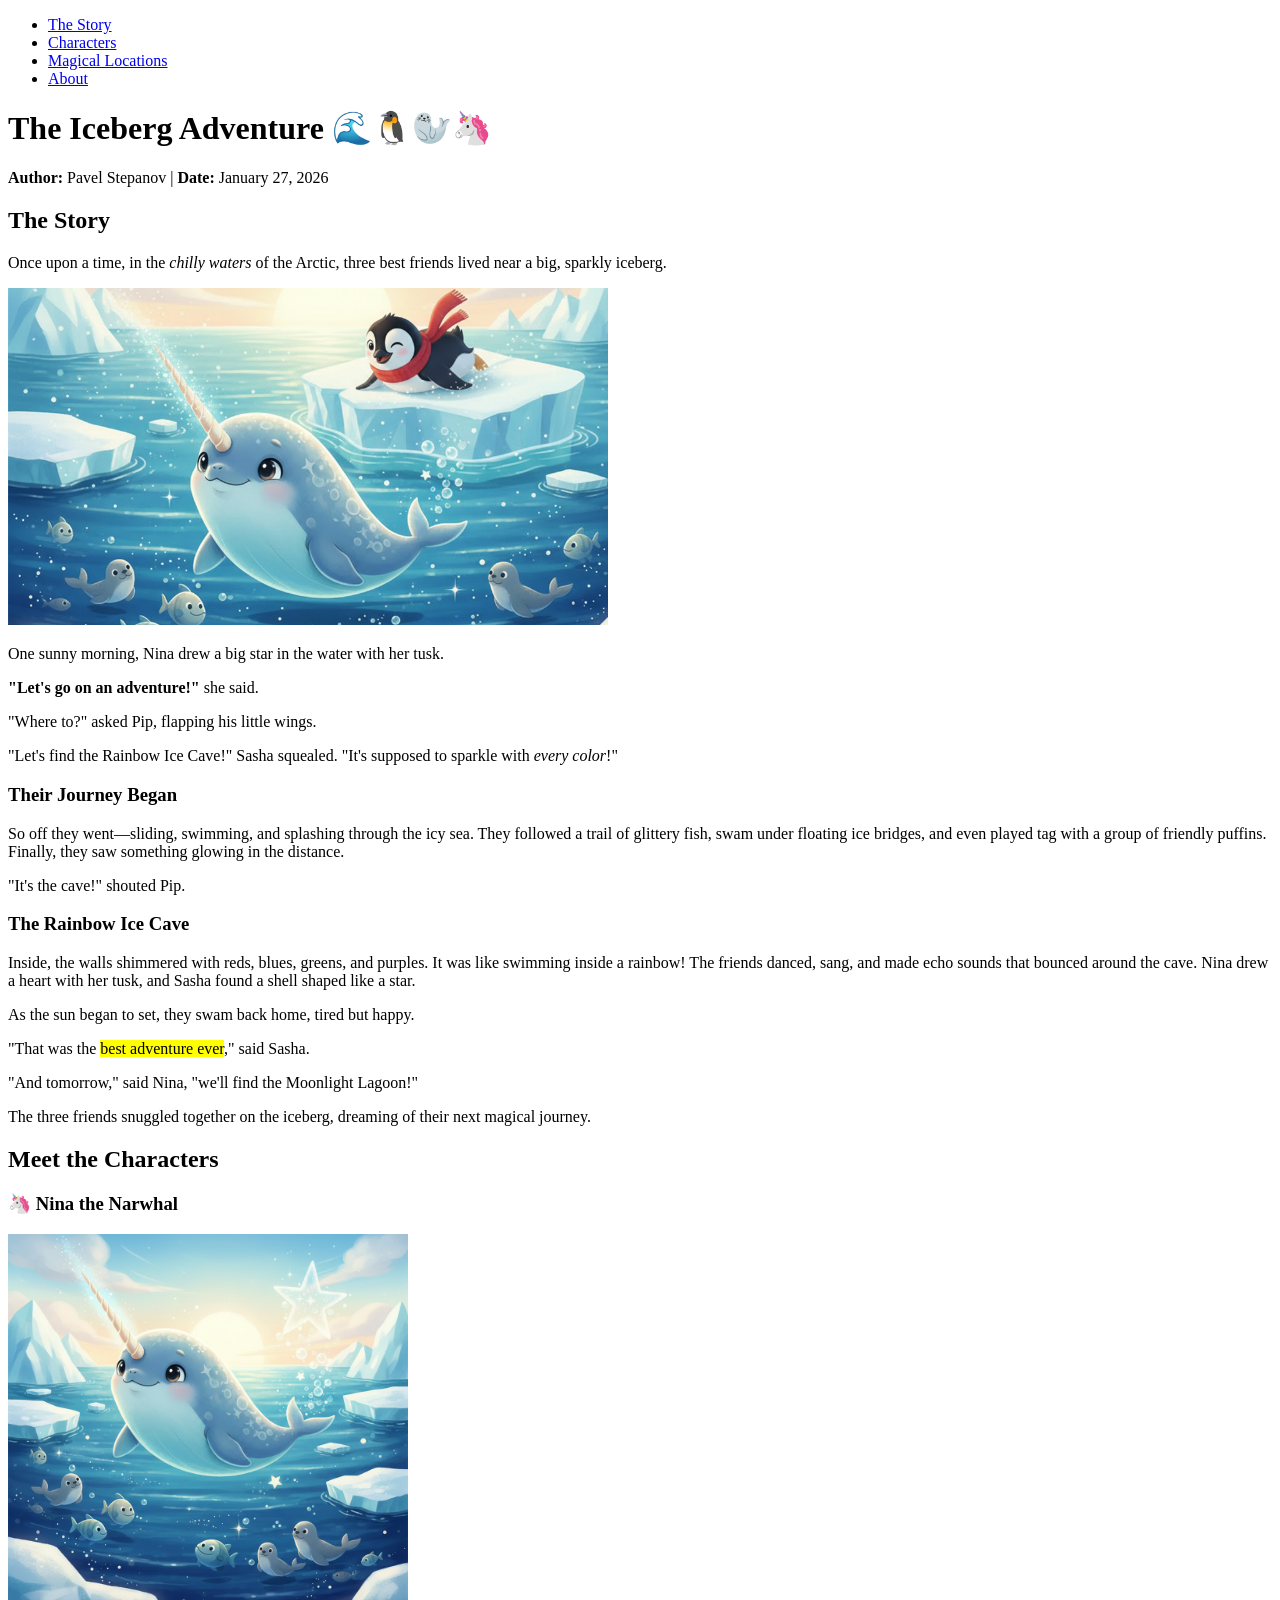
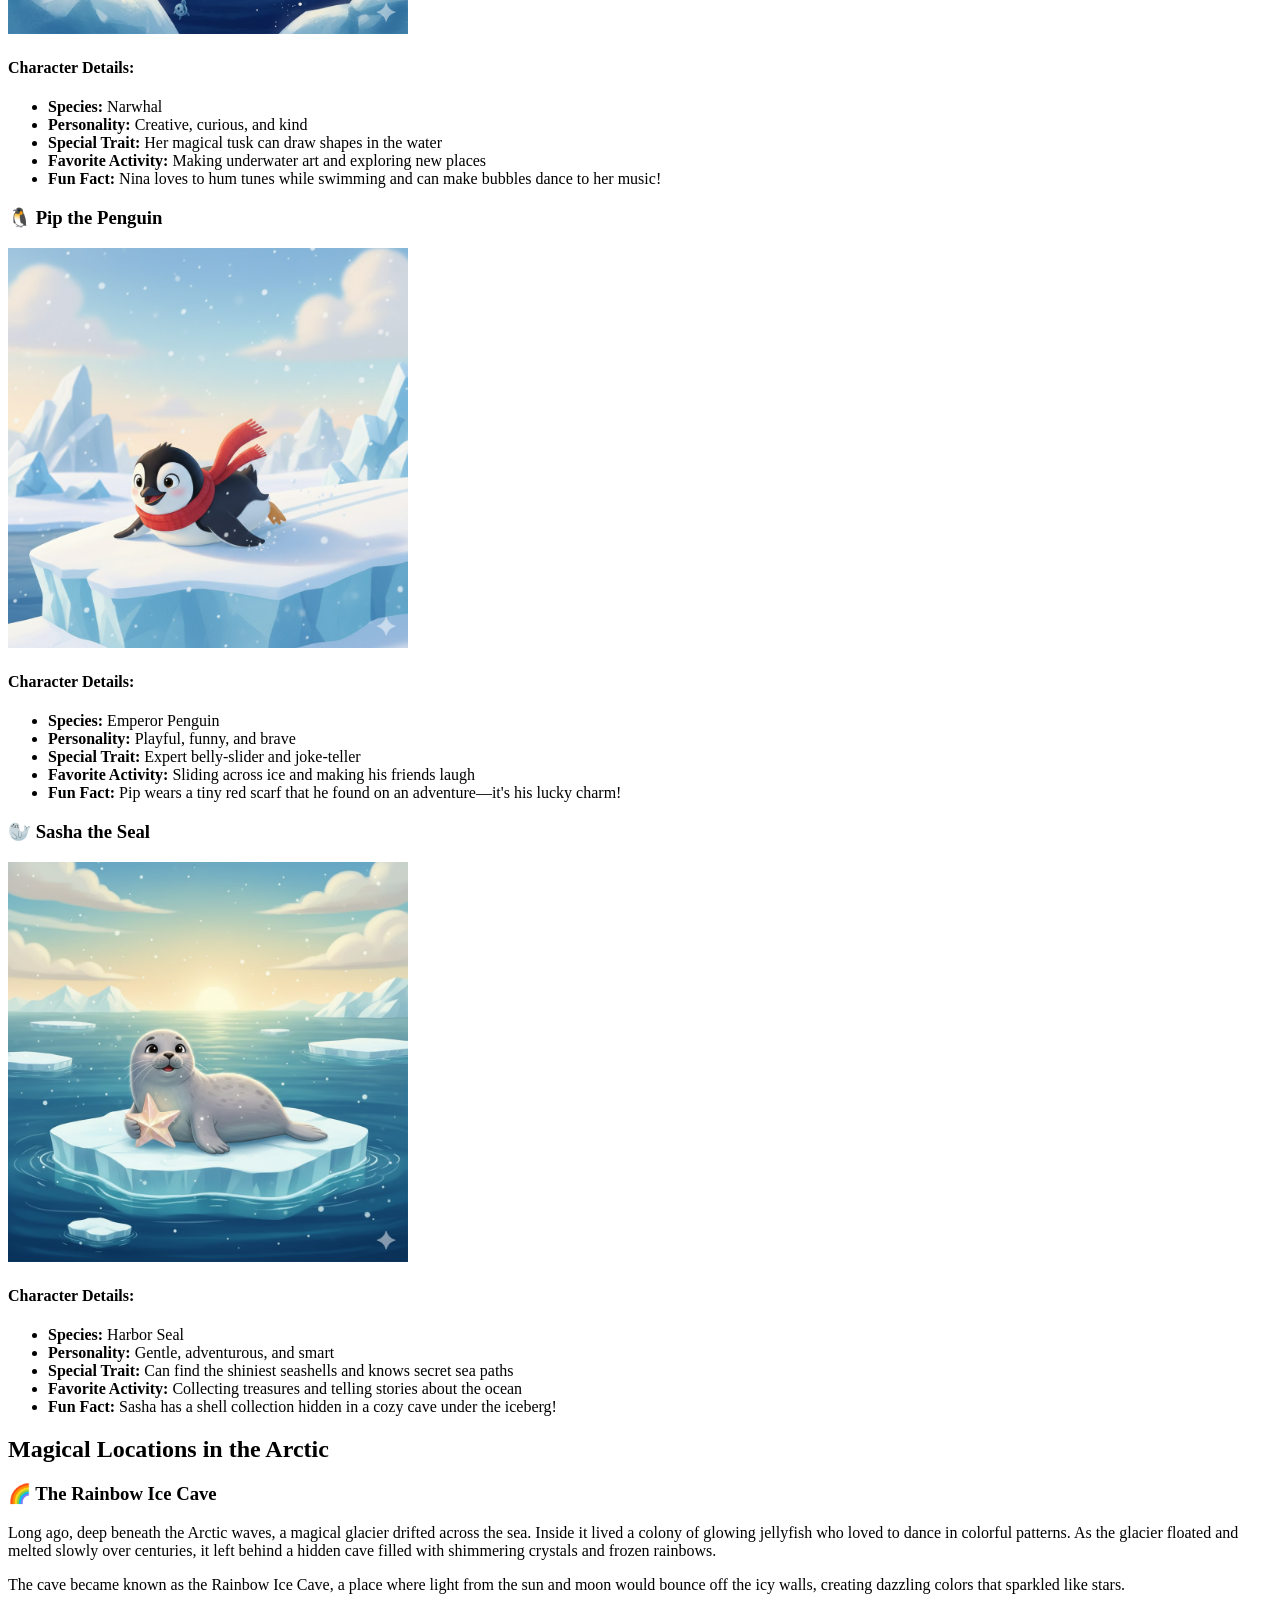
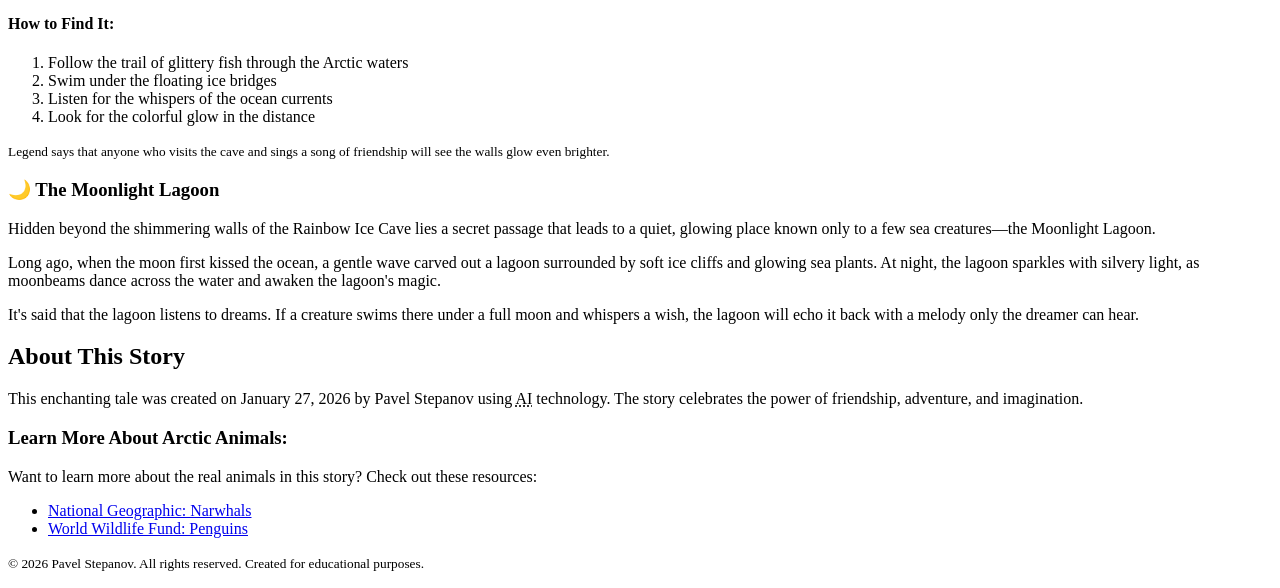
==== hw/prog01/index.html @ c0ec9ae9 "CIM343-643-Front-End-Fundamentals-Spring-2026" ====
<!DOCTYPE html>
<html lang="en">
<head>
    <meta charset="UTF-8">
    <meta name="viewport" content="width=device-width, initial-scale=1.0">
    <meta name="author" content="Pavel Stepanov">
    <meta name="keywords" content="children's story, Arctic animals, narwhal, penguin, seal, adventure, friendship, kids book">
    <meta name="description" content="The Iceberg Adventure - A magical children's story about three Arctic friends: Nina the Narwhal, Pip the Penguin, and Sasha the Seal, as they explore the Rainbow Ice Cave and dream of the Moonlight Lagoon.">
    <title>The Iceberg Adventure - A Magical Arctic Tale</title>
</head>
<body>
    <!-- Navigation menu for the story sections -->
    <nav>
        <ul>
            <li><a href="#story">The Story</a></li>
            <li><a href="#characters">Characters</a></li>
            <li><a href="#locations">Magical Locations</a></li>
            <li><a href="#about">About</a></li>
        </ul>
    </nav>

    <header>
        <h1>The Iceberg Adventure 🌊🐧🦭🦄</h1>
        <p><strong>Author:</strong> Pavel Stepanov | <strong>Date:</strong> January 27, 2026</p>
    </header>

    <main>
        <!-- Main Story Section -->
        <section id="story">
            <h2>The Story</h2>
            <article>
                <p>Once upon a time, in the <em>chilly waters</em> of the Arctic, three best friends lived near a big, sparkly iceberg.</p>
                
                <img src="images/three-friends.png" alt="Nina the Narwhal, Pip the Penguin, and Sasha the Seal playing together near a sparkly iceberg" width="600">
                
                <p>One sunny morning, Nina drew a big star in the water with her tusk.</p>
                <p><strong>"Let's go on an adventure!"</strong> she said.</p>
                <p>"Where to?" asked Pip, flapping his little wings.</p>
                <p>"Let's find the Rainbow Ice Cave!" Sasha squealed. "It's supposed to sparkle with <em>every color</em>!"</p>

                <h3>Their Journey Began</h3>
                <p>So off they went—sliding, swimming, and splashing through the icy sea. They followed a trail of glittery fish, swam under floating ice bridges, and even played tag with a group of friendly puffins. Finally, they saw something glowing in the distance.</p>
                
                <p>"It's the cave!" shouted Pip.</p>

                <h3>The Rainbow Ice Cave</h3>
                <p>Inside, the walls shimmered with reds, blues, greens, and purples. It was like swimming inside a rainbow! The friends danced, sang, and made echo sounds that bounced around the cave. Nina drew a heart with her tusk, and Sasha found a shell shaped like a star.</p>

                <p>As the sun began to set, they swam back home, tired but happy.</p>
                <p>"That was the <mark>best adventure ever</mark>," said Sasha.</p>
                <p>"And tomorrow," said Nina, "we'll find the Moonlight Lagoon!"</p>

                <p>The three friends snuggled together on the iceberg, dreaming of their next magical journey.</p>
            </article>
        </section>

        <!-- Character Profiles Section -->
        <section id="characters">
            <h2>Meet the Characters</h2>
            
            <article>
                <h3>🦄 Nina the Narwhal</h3>
                <img src="images/nina.jpg" alt="Nina the Narwhal with her magical glowing tusk drawing a star in the water" width="400">
                
                <h4>Character Details:</h4>
                <ul>
                    <li><strong>Species:</strong> Narwhal</li>
                    <li><strong>Personality:</strong> Creative, curious, and kind</li>
                    <li><strong>Special Trait:</strong> Her magical tusk can draw shapes in the water</li>
                    <li><strong>Favorite Activity:</strong> Making underwater art and exploring new places</li>
                    <li><strong>Fun Fact:</strong> Nina loves to hum tunes while swimming and can make bubbles dance to her music!</li>
                </ul>
            </article>

            <article>
                <h3>🐧 Pip the Penguin</h3>
                <img src="images/pip.jpg" alt="Pip the Emperor Penguin sliding on his belly wearing his lucky red scarf" width="400">
                
                <h4>Character Details:</h4>
                <ul>
                    <li><strong>Species:</strong> Emperor Penguin</li>
                    <li><strong>Personality:</strong> Playful, funny, and brave</li>
                    <li><strong>Special Trait:</strong> Expert belly-slider and joke-teller</li>
                    <li><strong>Favorite Activity:</strong> Sliding across ice and making his friends laugh</li>
                    <li><strong>Fun Fact:</strong> Pip wears a tiny red scarf that he found on an adventure—it's his lucky charm!</li>
                </ul>
            </article>

            <article>
                <h3>🦭 Sasha the Seal</h3>
                <img src="images/sasha.png" alt="Sasha the Harbor Seal with a big smile and a shiny seashell in her flipper" width="400">
                
                <h4>Character Details:</h4>
                <ul>
                    <li><strong>Species:</strong> Harbor Seal</li>
                    <li><strong>Personality:</strong> Gentle, adventurous, and smart</li>
                    <li><strong>Special Trait:</strong> Can find the shiniest seashells and knows secret sea paths</li>
                    <li><strong>Favorite Activity:</strong> Collecting treasures and telling stories about the ocean</li>
                    <li><strong>Fun Fact:</strong> Sasha has a shell collection hidden in a cozy cave under the iceberg!</li>
                </ul>
            </article>
        </section>

        <!-- Magical Locations Section -->
        <section id="locations">
            <h2>Magical Locations in the Arctic</h2>
            
            <article>
                <h3>🌈 The Rainbow Ice Cave</h3>
                <p>Long ago, deep beneath the Arctic waves, a magical glacier drifted across the sea. Inside it lived a colony of glowing jellyfish who loved to dance in colorful patterns. As the glacier floated and melted slowly over centuries, it left behind a hidden cave filled with shimmering crystals and frozen rainbows.</p>
                
                <p>The cave became known as the Rainbow Ice Cave, a place where light from the sun and moon would bounce off the icy walls, creating dazzling colors that sparkled like stars.</p>

                <h4>How to Find It:</h4>
                <ol>
                    <li>Follow the trail of glittery fish through the Arctic waters</li>
                    <li>Swim under the floating ice bridges</li>
                    <li>Listen for the whispers of the ocean currents</li>
                    <li>Look for the colorful glow in the distance</li>
                </ol>

                <p><small>Legend says that anyone who visits the cave and sings a song of friendship will see the walls glow even brighter.</small></p>
            </article>

            <article>
                <h3>🌙 The Moonlight Lagoon</h3>
                <p>Hidden beyond the shimmering walls of the Rainbow Ice Cave lies a secret passage that leads to a quiet, glowing place known only to a few sea creatures—the Moonlight Lagoon.</p>

                <p>Long ago, when the moon first kissed the ocean, a gentle wave carved out a lagoon surrounded by soft ice cliffs and glowing sea plants. At night, the lagoon sparkles with silvery light, as moonbeams dance across the water and awaken the lagoon's magic.</p>

                <p>It's said that the lagoon listens to dreams. If a creature swims there under a full moon and whispers a wish, the lagoon will echo it back with a melody only the dreamer can hear.</p>
            </article>
        </section>

        <!-- About Section -->
        <section id="about">
            <h2>About This Story</h2>
            <p>This enchanting tale was created on <time datetime="2026-01-27">January 27, 2026</time> by Pavel Stepanov using <abbr title="Artificial Intelligence">AI</abbr> technology. The story celebrates the power of friendship, adventure, and imagination.</p>
            
            <h3>Learn More About Arctic Animals:</h3>
            <p>Want to learn more about the real animals in this story? Check out these resources:</p>
            <ul>
                <li><a href="https://www.nationalgeographic.com/animals/mammals/facts/narwhal" target="_blank">National Geographic: Narwhals</a></li>
                <li><a href="https://www.worldwildlife.org/species/penguin" target="_blank">World Wildlife Fund: Penguins</a></li>
            </ul>
        </section>
    </main>

    <footer>
        <p><small>&copy; 2026 Pavel Stepanov. All rights reserved. Created for educational purposes.</small></p>
    </footer>
</body>
</html>
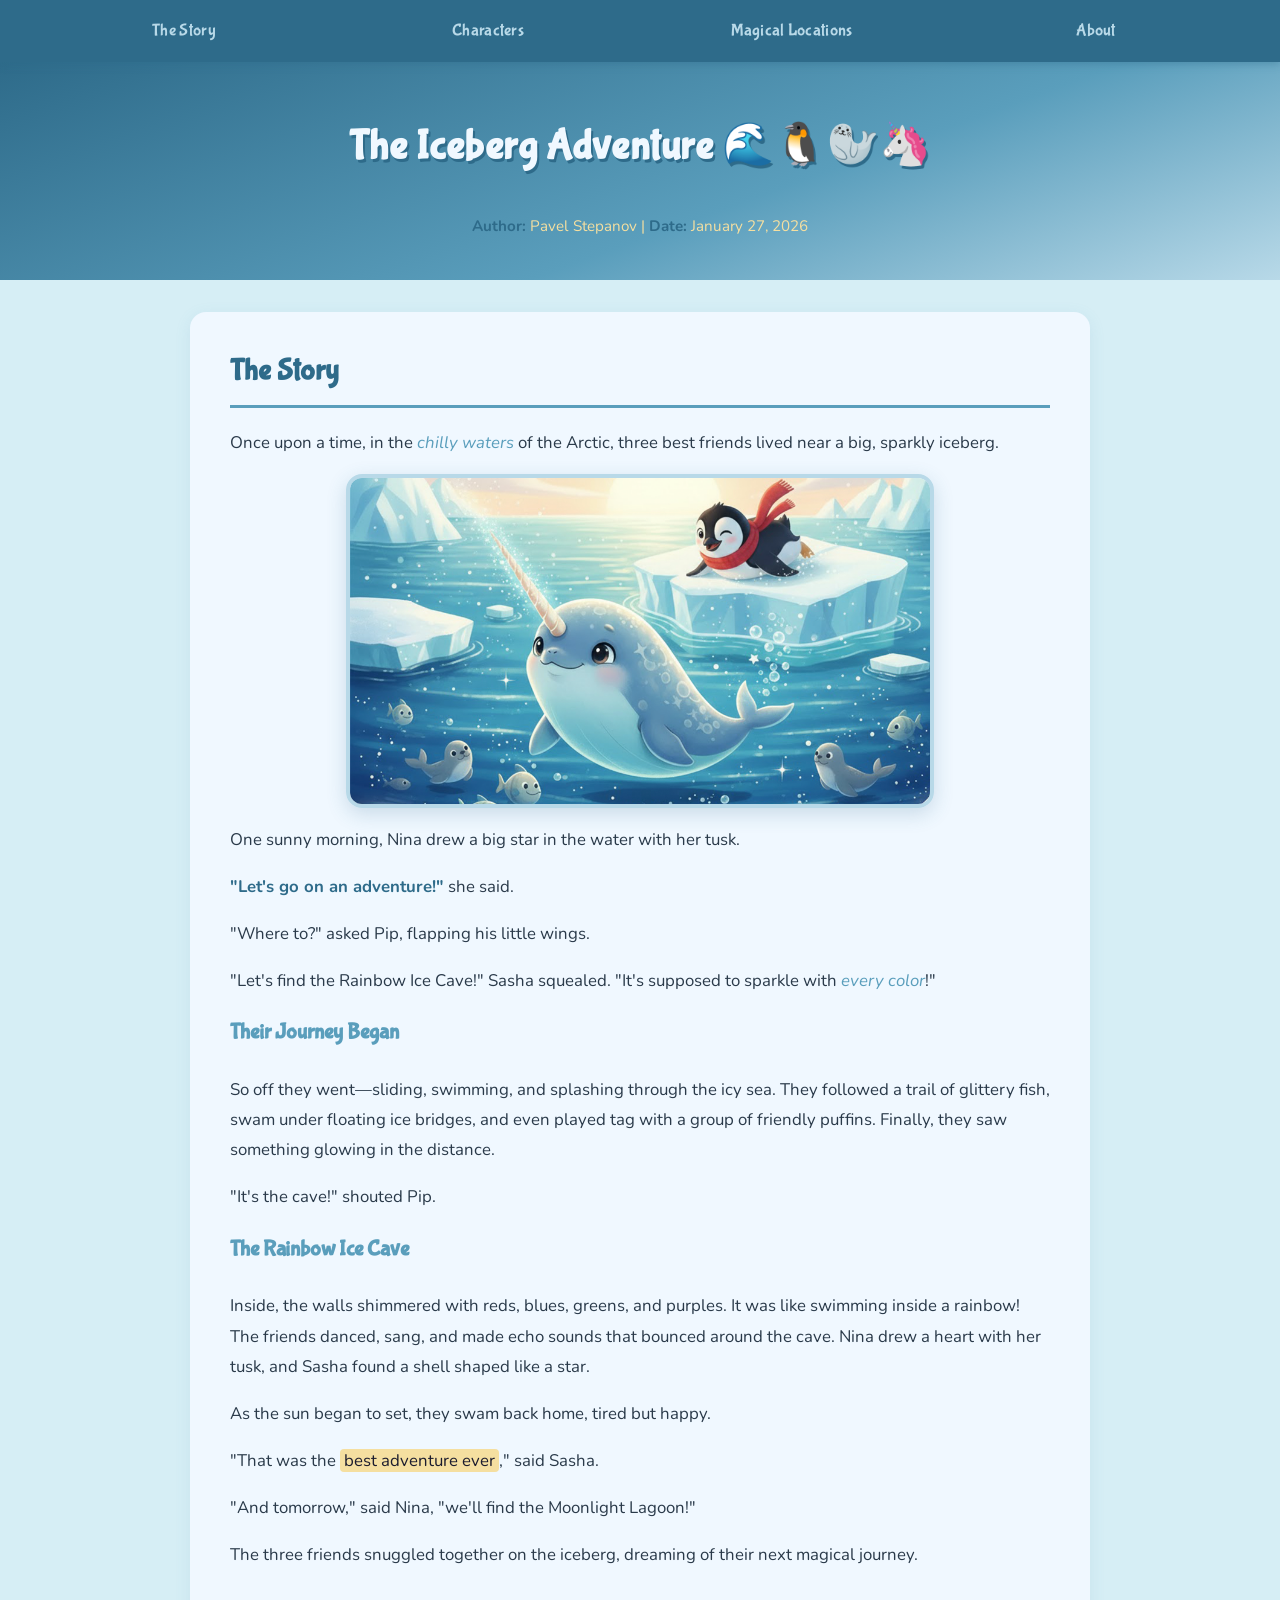
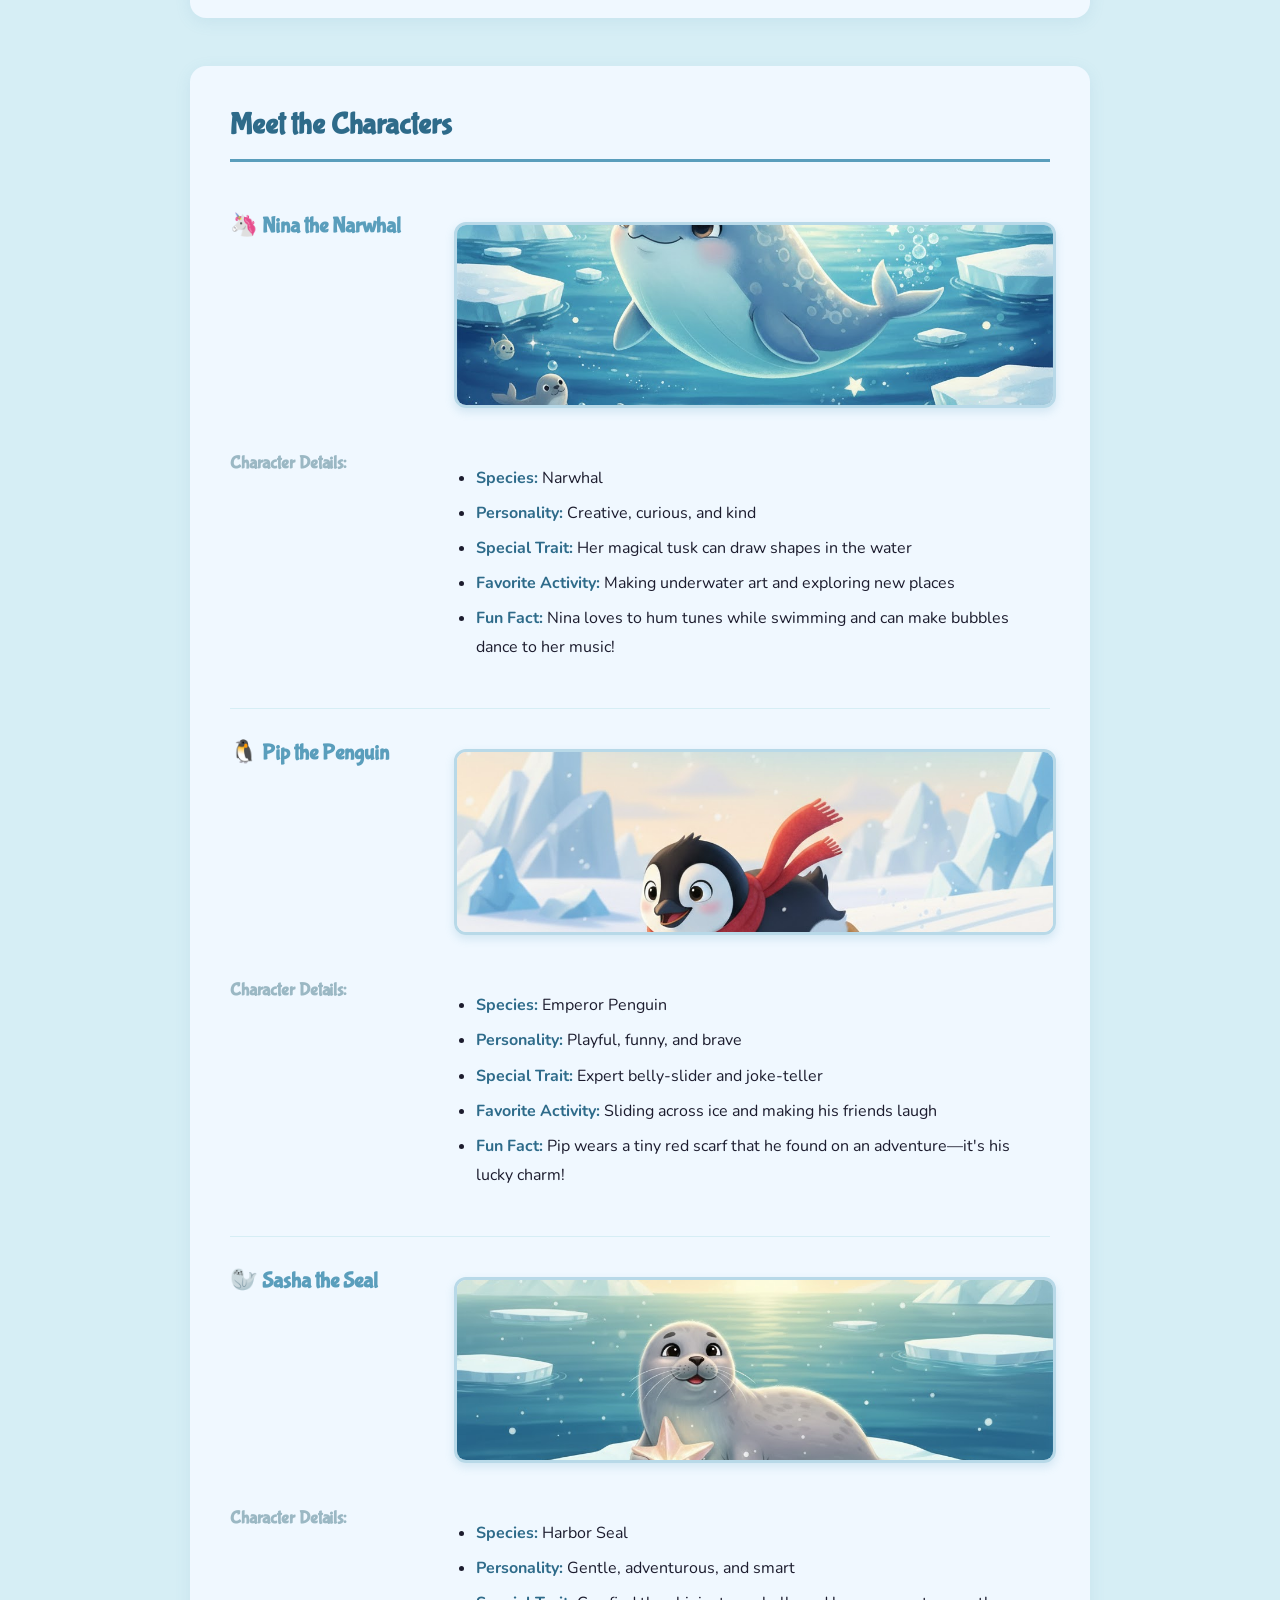
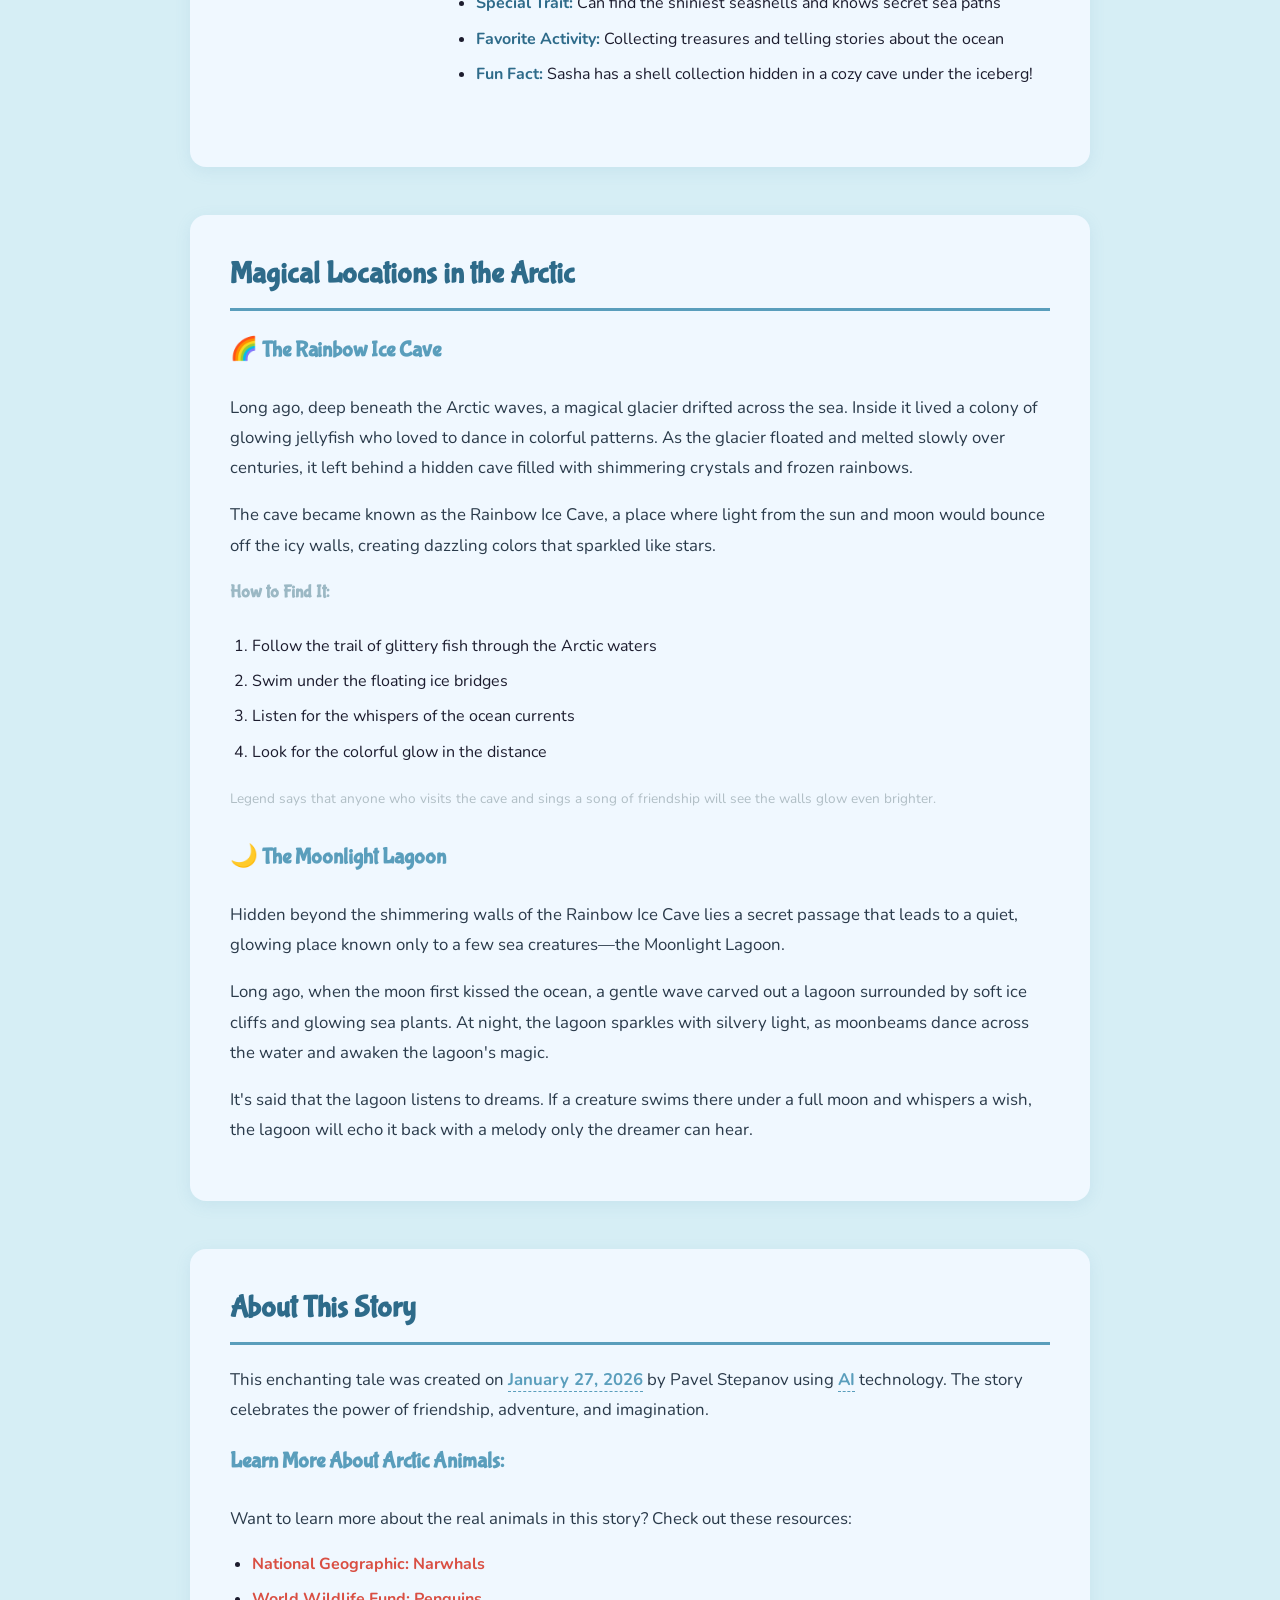
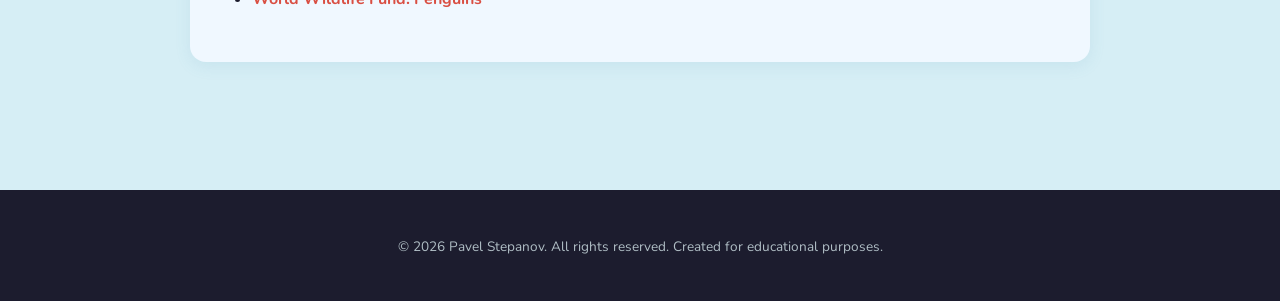
==== commit f424ea44: "Add stylesheet and update HTML for "The Iceberg Adventure" project" ====
--- a/hw/prog01/index.html
+++ b/hw/prog01/index.html
@@ -7,6 +7,7 @@
     <meta name="keywords" content="children's story, Arctic animals, narwhal, penguin, seal, adventure, friendship, kids book">
     <meta name="description" content="The Iceberg Adventure - A magical children's story about three Arctic friends: Nina the Narwhal, Pip the Penguin, and Sasha the Seal, as they explore the Rainbow Ice Cave and dream of the Moonlight Lagoon.">
     <title>The Iceberg Adventure - A Magical Arctic Tale</title>
+    <link rel="stylesheet" href="style.css">
 </head>
 <body>
     <!-- Navigation menu for the story sections -->
--- a/hw/prog01/style.css
+++ b/hw/prog01/style.css
@@ -0,0 +1,398 @@
+/* ============================================
+   The Iceberg Adventure — Stylesheet
+   Author: Pavel Stepanov
+   ============================================ */
+
+/* --- Google Fonts (Custom Font Requirement) --- */
+@import url("https://fonts.googleapis.com/css2?family=Bubblegum+Sans&family=Nunito:wght@400;600;700&display=swap");
+
+/* --- CSS Variables --- */
+:root {
+  --sky-blue: #b8d9e8;
+  --mid-ocean: #5a9ebc;
+  --deep-water: #2e6b8a;
+  --snow-white: #f0f8ff;
+  --ice-mist: #d6eef5;
+  --ice-shadow: #a8cdd9;
+  --golden-sunrise: #f5dfa0;
+  --warm-amber: #eec97d;
+  --narwhal: #9bb8c4;
+  --seal-grey: #b0bec5;
+  --penguin-black: #1c1c2e;
+  --scarf-red: #d94f43;
+}
+
+/* ============================================
+   HTML TAG SELECTORS (Requirement: 2 tags)
+   ============================================ */
+
+/* Tag Selector 1: body */
+body {
+  font-family: "Nunito", sans-serif;
+  background-color: var(--ice-mist);
+  color: var(--penguin-black);
+  margin: 0;
+  padding: 0;
+  line-height: 1.8;
+  font-size: 1rem;
+}
+
+/* Tag Selector 2: h1, h2, h3, h4 — display font */
+h1,
+h2,
+h3,
+h4 {
+  font-family: "Bubblegum Sans", cursive;
+  color: var(--deep-water);
+  margin-top: 0;
+}
+
+h1 {
+  font-size: 2.6rem;
+  color: var(--snow-white);
+  text-shadow: 2px 3px 0px var(--deep-water);
+  letter-spacing: 0.5px;
+}
+
+h2 {
+  font-size: 1.9rem;
+  border-bottom: 3px solid var(--mid-ocean);
+  padding-bottom: 0.4rem;
+  margin-bottom: 1.2rem;
+}
+
+h3 {
+  font-size: 1.4rem;
+  color: var(--mid-ocean);
+}
+
+h4 {
+  font-size: 1.1rem;
+  color: var(--narwhal);
+}
+
+/* Tag Selector 3: p */
+p {
+  font-size: 1.05rem;
+  color: #2a3a4a;
+  margin-bottom: 1rem;
+}
+
+/* Tag Selector 4: em */
+em {
+  color: var(--mid-ocean);
+  font-style: italic;
+}
+
+/* Tag Selector 5: strong */
+strong {
+  color: var(--deep-water);
+}
+
+/* Tag Selector 6: mark */
+mark {
+  background-color: var(--golden-sunrise);
+  color: var(--penguin-black);
+  border-radius: 4px;
+  padding: 0 4px;
+}
+
+/* Tag Selector 7: small */
+small {
+  color: var(--seal-grey);
+  font-size: 0.85rem;
+}
+
+/* Tag Selector 8: ol, ul */
+ul,
+ol {
+  padding-left: 1.4rem;
+  margin-bottom: 1rem;
+}
+
+li {
+  margin-bottom: 0.4rem;
+}
+
+/* Tag Selector 9: footer */
+footer {
+  background-color: var(--penguin-black);
+  color: var(--ice-mist);
+  text-align: center;
+  padding: 1.5rem;
+  margin-top: 3rem;
+}
+
+/* Tag Selector 10: time, abbr */
+time,
+abbr {
+  color: var(--mid-ocean);
+  font-weight: 700;
+  text-decoration: none;
+  border-bottom: 1px dashed var(--mid-ocean);
+}
+
+/* ============================================
+   NAVIGATION — Grid + Link Styling
+   (Requirement: nav links, color, no underline, hover, grid)
+   ============================================ */
+
+nav {
+  background-color: var(--deep-water);
+  padding: 0 2rem;
+  position: sticky;
+  top: 0;
+  z-index: 100;
+  box-shadow: 0 2px 8px rgba(46, 107, 138, 0.4);
+}
+
+nav ul {
+  /* GRID 1 — Navigation Grid */
+  display: grid;
+  grid-template-columns: repeat(4, 1fr);
+  list-style: none;
+  margin: 0;
+  padding: 0;
+  gap: 0;
+}
+
+nav ul li {
+  margin: 0;
+}
+
+/* Nav link styling: color, no underline */
+nav ul li a {
+  display: block;
+  color: var(--sky-blue); /* link color */
+  text-decoration: none; /* remove underline */
+  font-family: "Bubblegum Sans", cursive;
+  font-size: 1.05rem;
+  padding: 1rem 0.5rem;
+  text-align: center;
+  transition:
+    background-color 0.25s ease,
+    color 0.25s ease;
+  letter-spacing: 0.3px;
+}
+
+/* a:hover effect */
+nav ul li a:hover {
+  background-color: var(--mid-ocean);
+  color: var(--snow-white);
+  border-radius: 4px;
+}
+
+/* ============================================
+   HEADER
+   ============================================ */
+
+header {
+  background: linear-gradient(
+    160deg,
+    var(--deep-water) 0%,
+    var(--mid-ocean) 60%,
+    var(--sky-blue) 100%
+  );
+  padding: 3rem 2rem 2.5rem;
+  text-align: center;
+}
+
+header p {
+  color: var(--golden-sunrise);
+  font-size: 0.95rem;
+  margin: 0;
+}
+
+/* ============================================
+   MAIN LAYOUT
+   ============================================ */
+
+main {
+  max-width: 900px;
+  margin: 0 auto;
+  padding: 2rem 1.5rem;
+}
+
+section {
+  margin-bottom: 3rem;
+  background-color: var(--snow-white);
+  border-radius: 16px;
+  padding: 2rem 2.5rem;
+  box-shadow: 0 4px 16px rgba(90, 158, 188, 0.12);
+}
+
+/* ============================================
+   IMAGE GALLERY — Character Section
+   (Requirement: Properly Style Image Gallery)
+   GRID 2 — Character Card Grid
+   ============================================ */
+
+#characters {
+  /* GRID 2 — Character image gallery grid */
+  display: grid;
+  grid-template-columns: 1fr;
+  gap: 0;
+}
+
+#characters h2 {
+  grid-column: 1 / -1;
+}
+
+#characters article {
+  display: grid;
+  grid-template-columns: 200px 1fr;
+  gap: 1.5rem;
+  align-items: start;
+  padding: 1.5rem 0;
+  border-bottom: 1px solid var(--ice-mist);
+}
+
+#characters article:last-child {
+  border-bottom: none;
+}
+
+#characters article img {
+  width: 100%;
+  height: 180px;
+  object-fit: cover;
+  border-radius: 12px;
+  border: 3px solid var(--sky-blue);
+  box-shadow: 0 4px 10px rgba(90, 158, 188, 0.2);
+  display: block;
+}
+
+/* General image styling */
+img {
+  max-width: 100%;
+  height: auto;
+  border-radius: 10px;
+  display: block;
+  margin: 1rem auto;
+}
+
+/* Story section main image */
+#story img {
+  border: 4px solid var(--sky-blue);
+  box-shadow: 0 6px 20px rgba(46, 107, 138, 0.2);
+  border-radius: 16px;
+  max-width: 580px;
+}
+
+/* ============================================
+   CLASSES (Requirement: Create and use 3 classes)
+   ============================================ */
+
+/* Class 1: .highlight-box — used for special callout text */
+.highlight-box {
+  background-color: var(--ice-mist);
+  border-left: 5px solid var(--scarf-red);
+  border-radius: 0 10px 10px 0;
+  padding: 1rem 1.5rem;
+  margin: 1.5rem 0;
+  font-style: italic;
+  color: var(--deep-water);
+}
+
+/* Class 2: .location-card — for magical locations section */
+.location-card {
+  background: linear-gradient(135deg, var(--sky-blue) 0%, var(--ice-mist) 100%);
+  border-radius: 14px;
+  padding: 1.5rem;
+  margin-bottom: 1.5rem;
+  border: 1px solid var(--ice-shadow);
+  box-shadow: 0 2px 10px rgba(90, 158, 188, 0.15);
+}
+
+/* Class 3: .fun-fact — for fun fact callout in character lists */
+.fun-fact {
+  background-color: var(--golden-sunrise);
+  border-radius: 8px;
+  padding: 0.5rem 1rem;
+  font-size: 0.9rem;
+  font-weight: 700;
+  color: var(--penguin-black);
+  display: inline-block;
+  margin-top: 0.5rem;
+}
+
+/* ============================================
+   LOCATIONS SECTION
+   ============================================ */
+
+#locations article {
+  margin-bottom: 1.5rem;
+}
+
+/* ============================================
+   ABOUT SECTION
+   ============================================ */
+
+#about a {
+  color: var(--scarf-red);
+  text-decoration: none;
+  font-weight: 700;
+  transition: color 0.2s ease;
+}
+
+#about a:hover {
+  color: var(--deep-water);
+  text-decoration: underline;
+}
+
+/* ============================================
+   NEW CSS PROPERTY — backdrop-filter + animation
+   (Requirement: Explore a new CSS property)
+   Using: CSS @keyframes animation + filter property
+   ============================================ */
+
+/* Floating animation on header emoji — using animation (new property explored) */
+header h1 {
+  animation: float 3.5s ease-in-out infinite;
+}
+
+@keyframes float {
+  0% {
+    transform: translateY(0px);
+  }
+  50% {
+    transform: translateY(-8px);
+  }
+  100% {
+    transform: translateY(0px);
+  }
+}
+
+/* Glow filter effect on section h2 on hover */
+section h2 {
+  transition: filter 0.3s ease;
+}
+
+section h2:hover {
+  filter: drop-shadow(0 0 6px var(--mid-ocean));
+}
+
+/* ============================================
+   RESPONSIVE — Mobile Friendly
+   ============================================ */
+
+@media (max-width: 640px) {
+  nav ul {
+    grid-template-columns: repeat(2, 1fr);
+  }
+
+  h1 {
+    font-size: 1.8rem;
+  }
+
+  #characters article {
+    grid-template-columns: 1fr;
+  }
+
+  section {
+    padding: 1.2rem 1rem;
+  }
+
+  main {
+    padding: 1rem;
+  }
+}
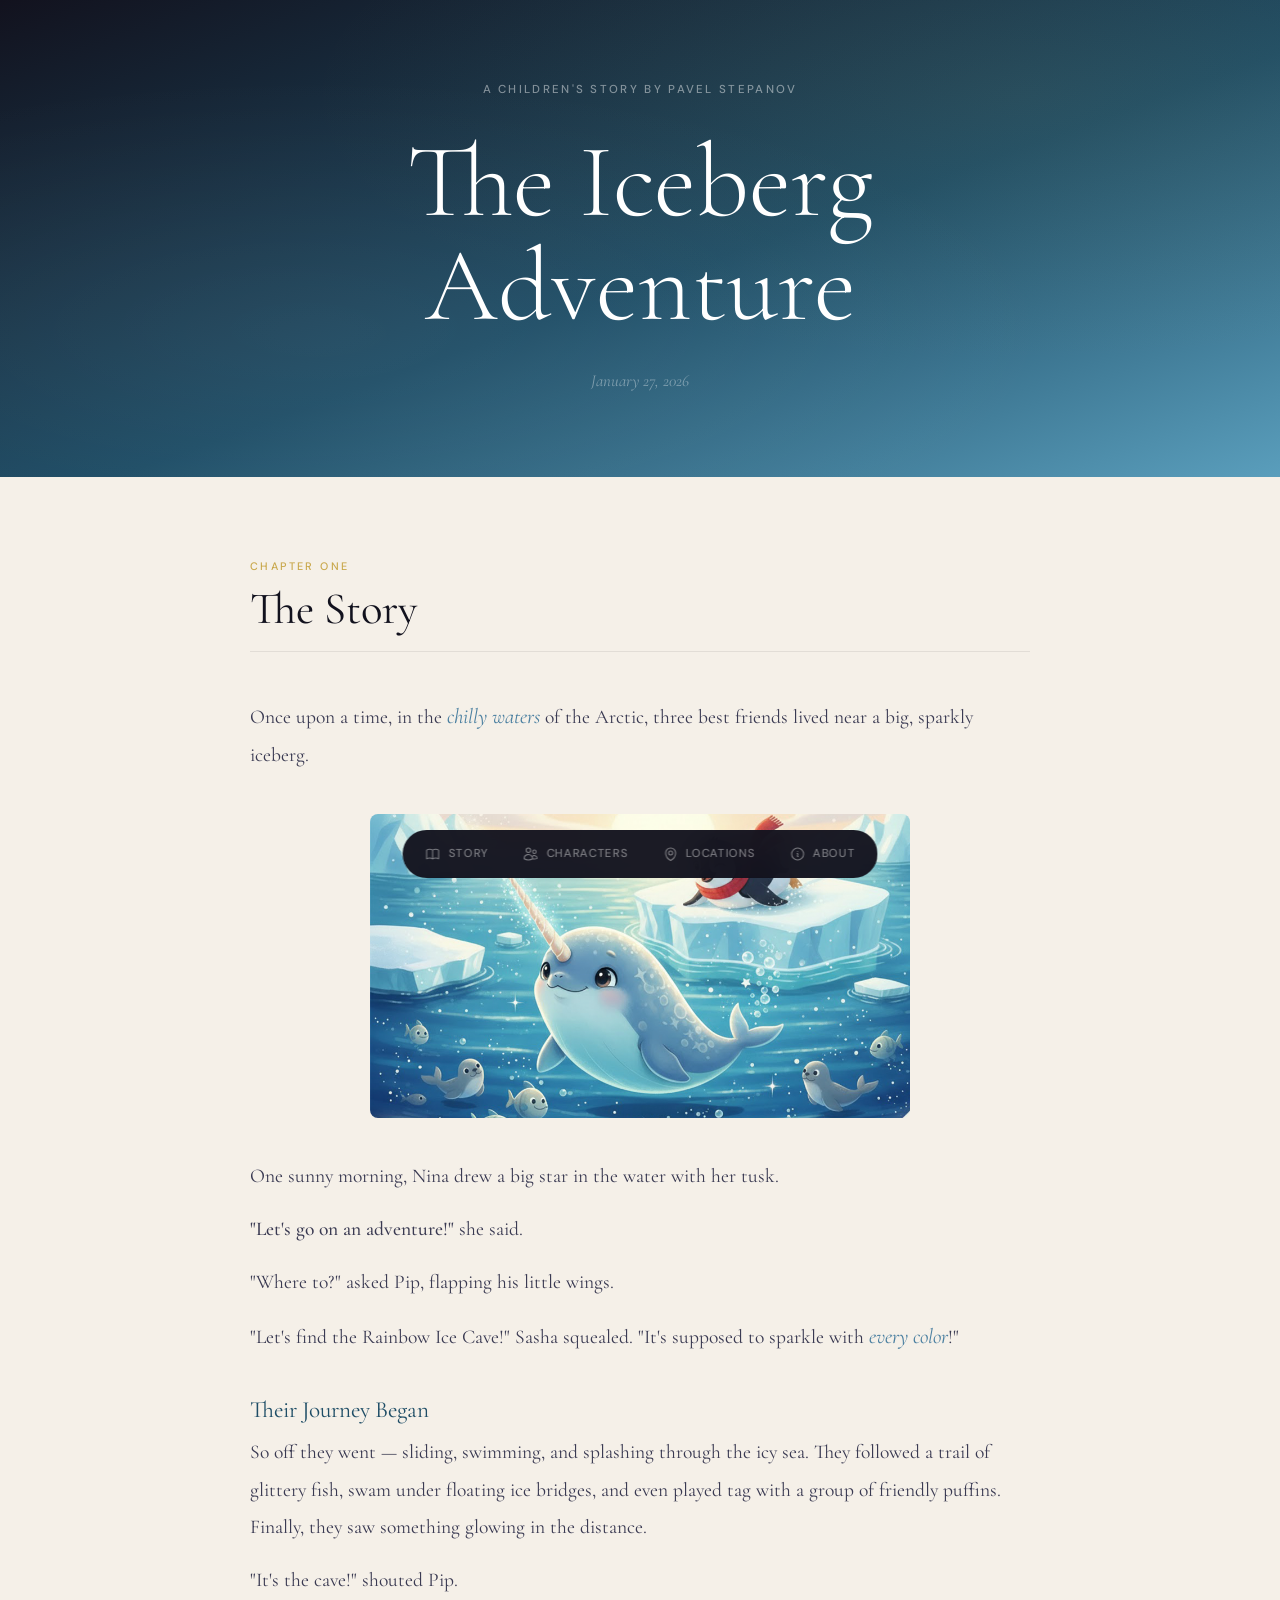
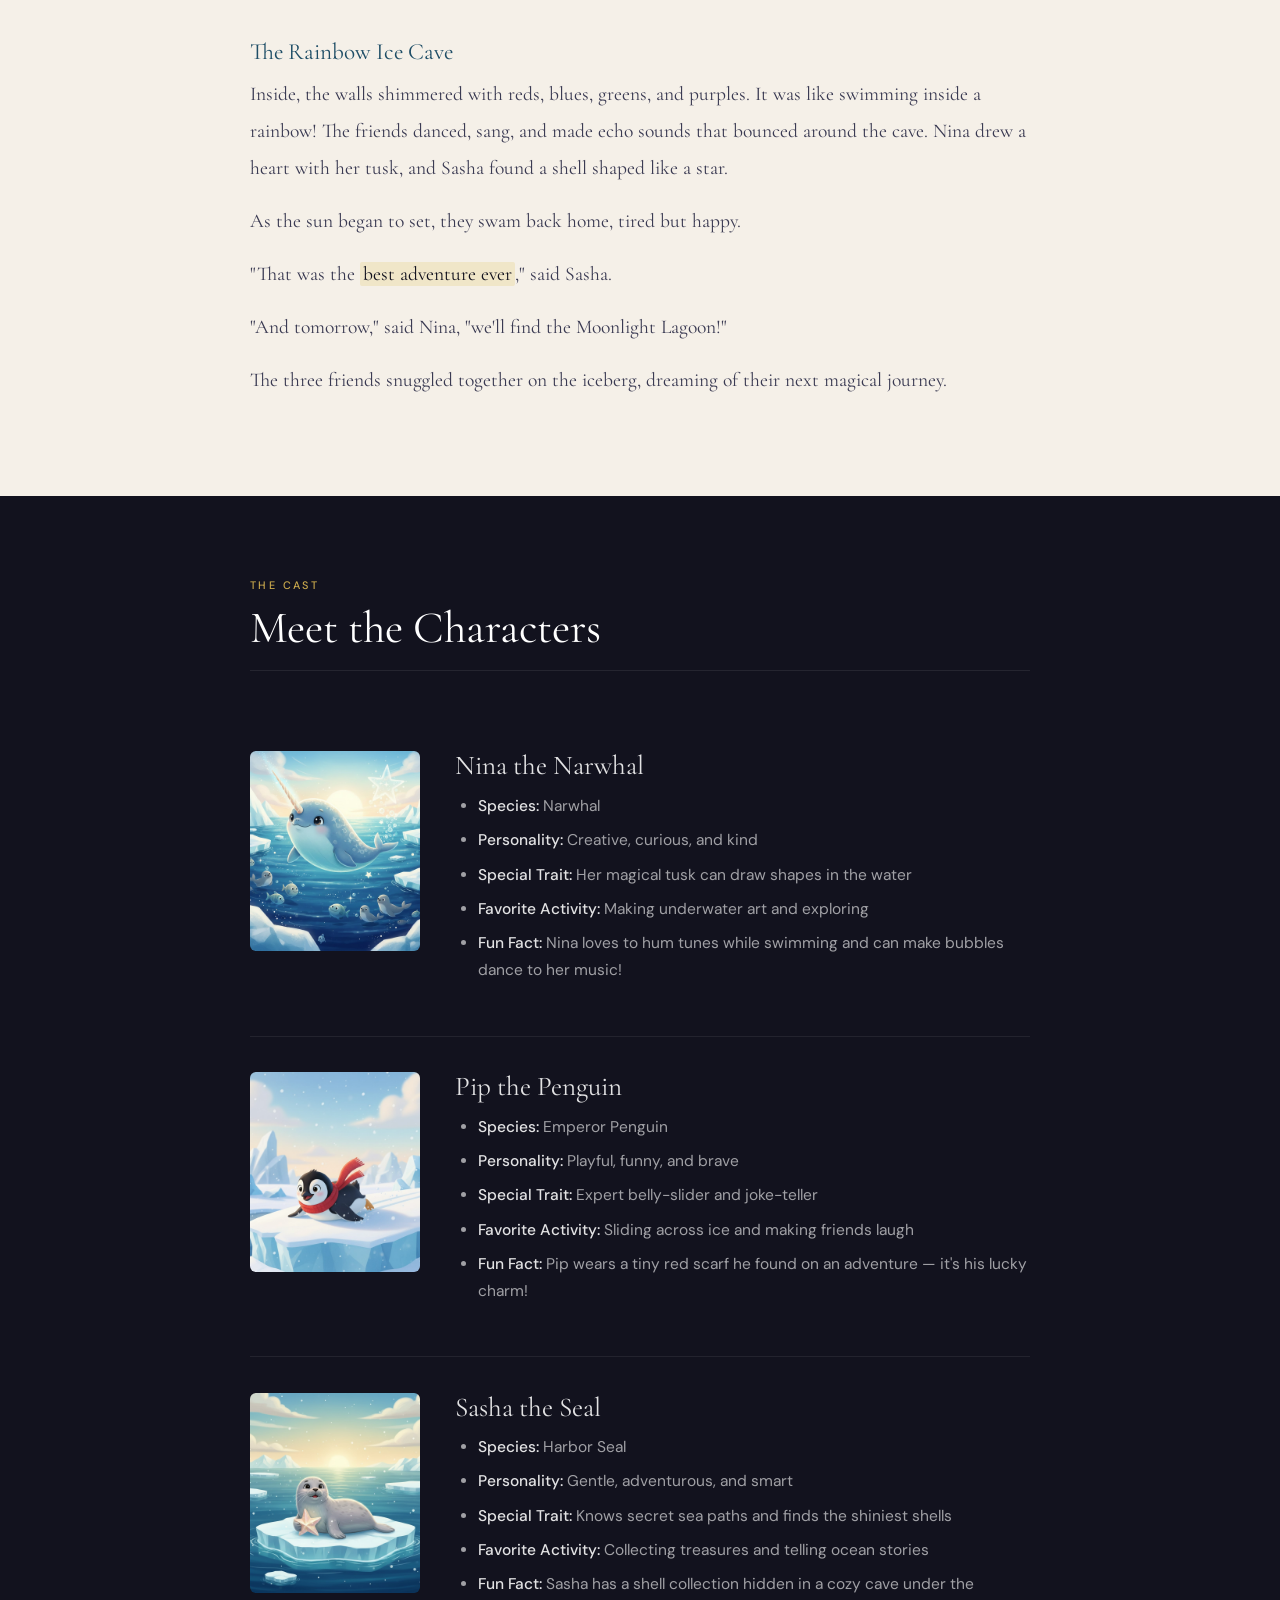
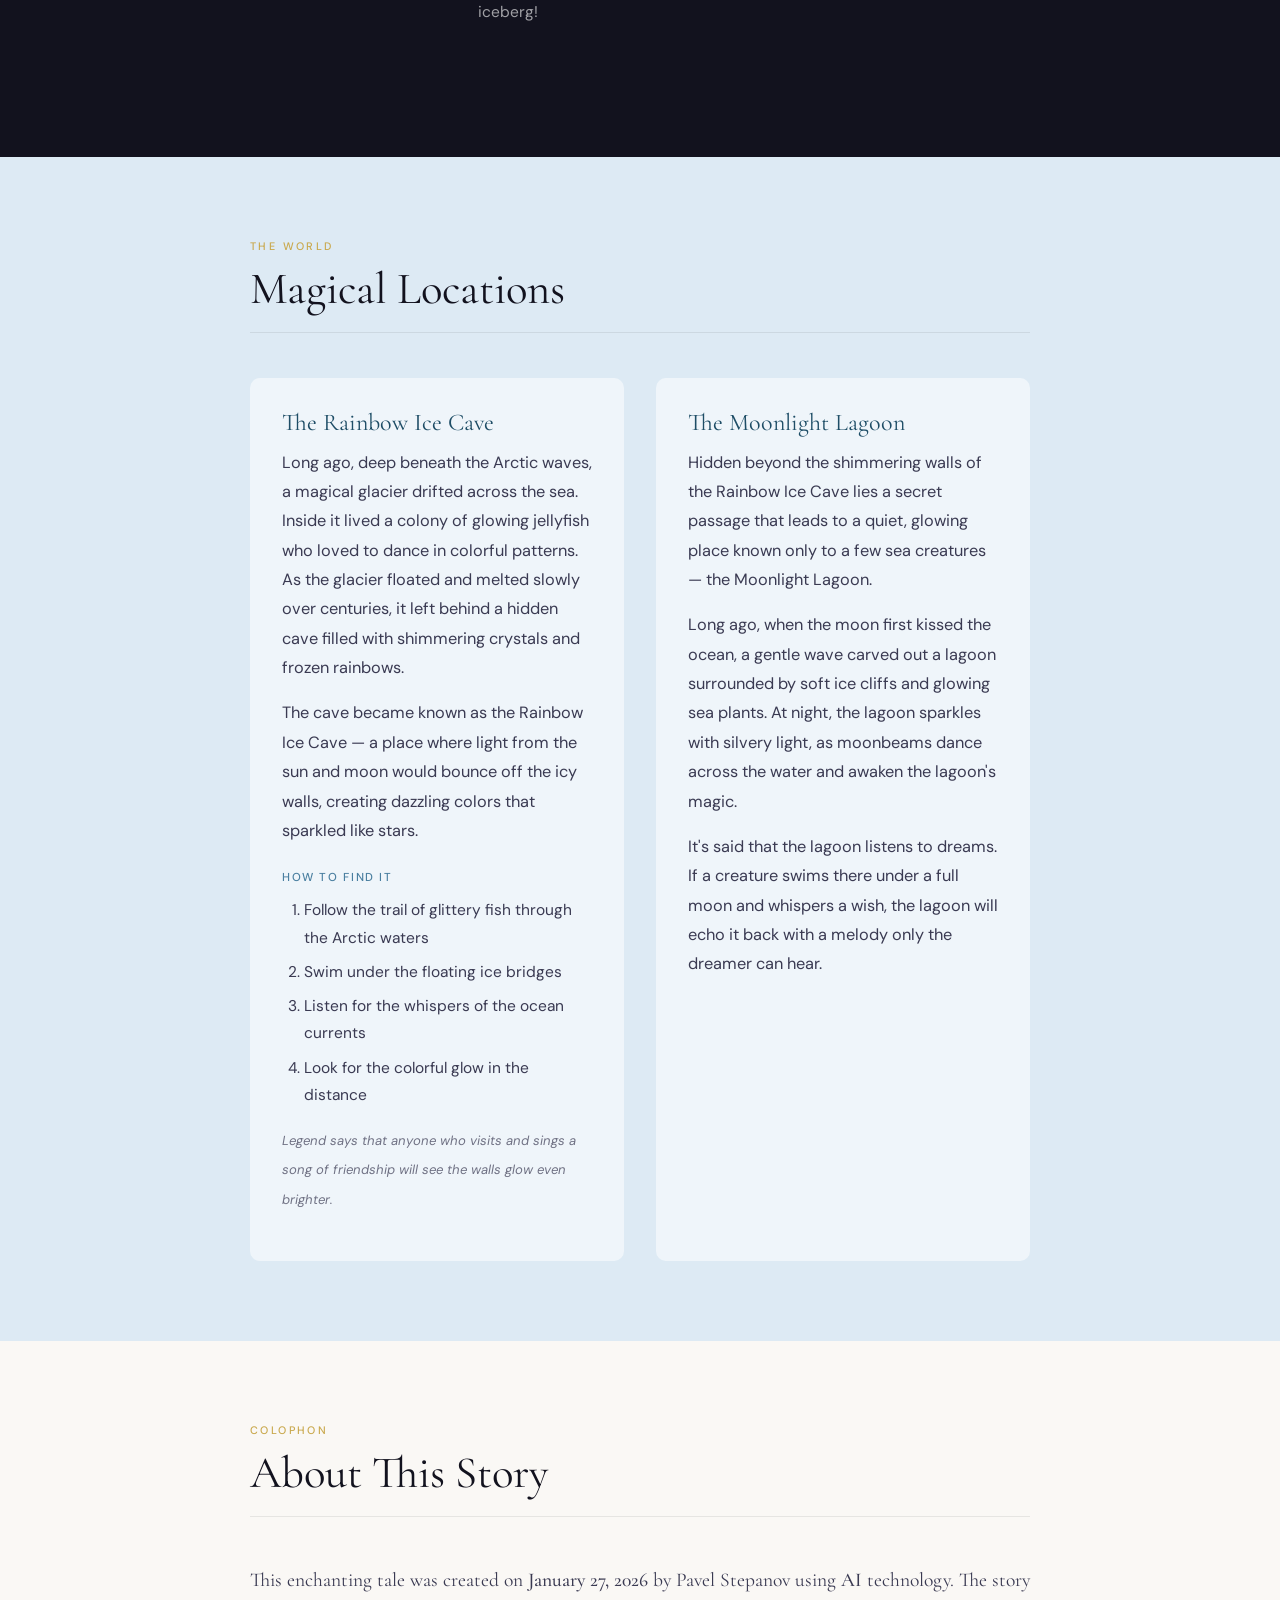
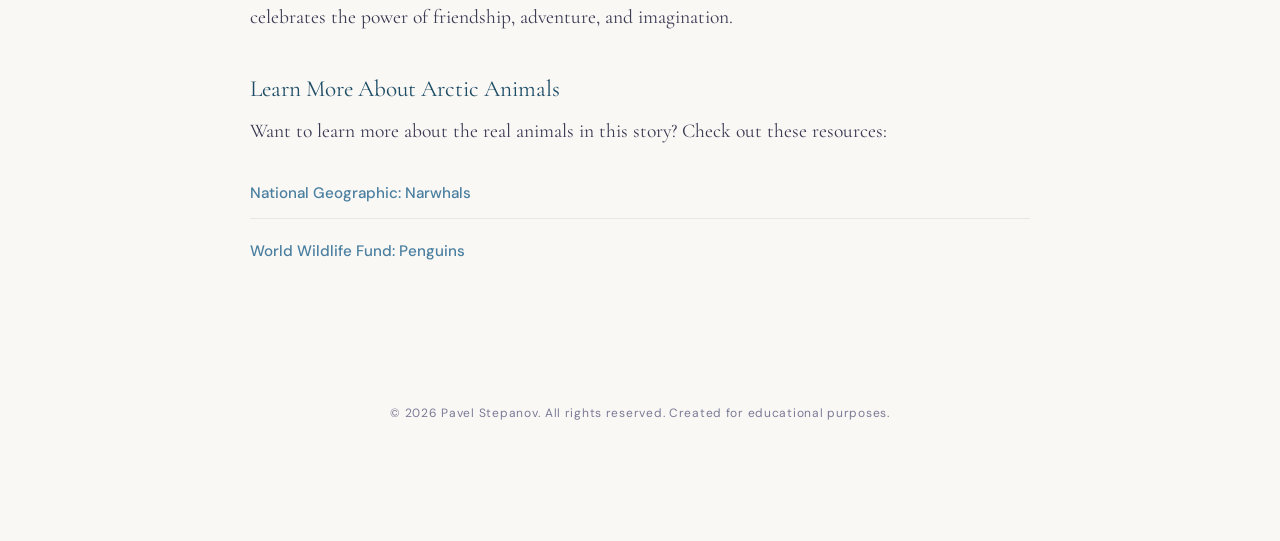
==== commit 770f46fb: "Refactor styles for The Iceberg Adventure: update typography, enhance color scheme, and improve layo" ====
--- a/hw/prog01/index.html
+++ b/hw/prog01/index.html
@@ -1,154 +1,360 @@
-<!DOCTYPE html>
+<!doctype html>
 <html lang="en">
-<head>
-    <meta charset="UTF-8">
-    <meta name="viewport" content="width=device-width, initial-scale=1.0">
-    <meta name="author" content="Pavel Stepanov">
-    <meta name="keywords" content="children's story, Arctic animals, narwhal, penguin, seal, adventure, friendship, kids book">
-    <meta name="description" content="The Iceberg Adventure - A magical children's story about three Arctic friends: Nina the Narwhal, Pip the Penguin, and Sasha the Seal, as they explore the Rainbow Ice Cave and dream of the Moonlight Lagoon.">
-    <title>The Iceberg Adventure - A Magical Arctic Tale</title>
-    <link rel="stylesheet" href="style.css">
-</head>
-<body>
-    <!-- Navigation menu for the story sections -->
+  <head>
+    <meta charset="UTF-8" />
+    <meta name="viewport" content="width=device-width, initial-scale=1.0" />
+    <meta name="author" content="Pavel Stepanov" />
+    <meta
+      name="keywords"
+      content="children's story, Arctic animals, narwhal, penguin, seal, adventure, friendship, kids book"
+    />
+    <meta
+      name="description"
+      content="The Iceberg Adventure - A magical children's story about three Arctic friends."
+    />
+    <title>The Iceberg Adventure — A Magical Arctic Tale</title>
+    <link rel="stylesheet" href="style.css" />
+  </head>
+  <body>
+    <!-- HEADER — full bleed hero, flush to top -->
+    <header>
+      <div class="header-inner">
+        <p class="header-label">A Children's Story by Pavel Stepanov</p>
+        <h1>The Iceberg<br />Adventure</h1>
+        <p class="header-date">January 27, 2026</p>
+      </div>
+    </header>
+
+    <main>
+      <!-- STORY — warm cream block -->
+      <section id="story" class="block-warm">
+        <div class="section-inner">
+          <div class="section-label">Chapter One</div>
+          <h2>The Story</h2>
+          <article class="prose">
+            <p>
+              Once upon a time, in the <em>chilly waters</em> of the Arctic,
+              three best friends lived near a big, sparkly iceberg.
+            </p>
+
+            <img
+              src="images/three-friends.png"
+              alt="Nina the Narwhal, Pip the Penguin, and Sasha the Seal playing together near a sparkly iceberg"
+            />
+
+            <p>
+              One sunny morning, Nina drew a big star in the water with her
+              tusk.
+            </p>
+            <p><strong>"Let's go on an adventure!"</strong> she said.</p>
+            <p>"Where to?" asked Pip, flapping his little wings.</p>
+            <p>
+              "Let's find the Rainbow Ice Cave!" Sasha squealed. "It's supposed
+              to sparkle with <em>every color</em>!"
+            </p>
+
+            <h3>Their Journey Began</h3>
+            <p>
+              So off they went — sliding, swimming, and splashing through the
+              icy sea. They followed a trail of glittery fish, swam under
+              floating ice bridges, and even played tag with a group of friendly
+              puffins. Finally, they saw something glowing in the distance.
+            </p>
+            <p>"It's the cave!" shouted Pip.</p>
+
+            <h3>The Rainbow Ice Cave</h3>
+            <p>
+              Inside, the walls shimmered with reds, blues, greens, and purples.
+              It was like swimming inside a rainbow! The friends danced, sang,
+              and made echo sounds that bounced around the cave. Nina drew a
+              heart with her tusk, and Sasha found a shell shaped like a star.
+            </p>
+
+            <p>
+              As the sun began to set, they swam back home, tired but happy.
+            </p>
+            <p>"That was the <mark>best adventure ever</mark>," said Sasha.</p>
+            <p>"And tomorrow," said Nina, "we'll find the Moonlight Lagoon!"</p>
+            <p>
+              The three friends snuggled together on the iceberg, dreaming of
+              their next magical journey.
+            </p>
+          </article>
+        </div>
+      </section>
+
+      <!-- CHARACTERS — deep navy block -->
+      <section id="characters" class="block-dark">
+        <div class="section-inner">
+          <div class="section-label">The Cast</div>
+          <h2>Meet the Characters</h2>
+
+          <div class="characters-grid">
+            <article class="character-card">
+              <img src="images/nina.jpg" alt="Nina the Narwhal" />
+              <div class="character-info">
+                <h3>Nina the Narwhal</h3>
+                <ul>
+                  <li><strong>Species:</strong> Narwhal</li>
+                  <li>
+                    <strong>Personality:</strong> Creative, curious, and kind
+                  </li>
+                  <li>
+                    <strong>Special Trait:</strong> Her magical tusk can draw
+                    shapes in the water
+                  </li>
+                  <li>
+                    <strong>Favorite Activity:</strong> Making underwater art
+                    and exploring
+                  </li>
+                  <li>
+                    <strong>Fun Fact:</strong> Nina loves to hum tunes while
+                    swimming and can make bubbles dance to her music!
+                  </li>
+                </ul>
+              </div>
+            </article>
+
+            <article class="character-card">
+              <img src="images/pip.jpg" alt="Pip the Penguin" />
+              <div class="character-info">
+                <h3>Pip the Penguin</h3>
+                <ul>
+                  <li><strong>Species:</strong> Emperor Penguin</li>
+                  <li>
+                    <strong>Personality:</strong> Playful, funny, and brave
+                  </li>
+                  <li>
+                    <strong>Special Trait:</strong> Expert belly-slider and
+                    joke-teller
+                  </li>
+                  <li>
+                    <strong>Favorite Activity:</strong> Sliding across ice and
+                    making friends laugh
+                  </li>
+                  <li>
+                    <strong>Fun Fact:</strong> Pip wears a tiny red scarf he
+                    found on an adventure — it's his lucky charm!
+                  </li>
+                </ul>
+              </div>
+            </article>
+
+            <article class="character-card">
+              <img src="images/sasha.png" alt="Sasha the Seal" />
+              <div class="character-info">
+                <h3>Sasha the Seal</h3>
+                <ul>
+                  <li><strong>Species:</strong> Harbor Seal</li>
+                  <li>
+                    <strong>Personality:</strong> Gentle, adventurous, and smart
+                  </li>
+                  <li>
+                    <strong>Special Trait:</strong> Knows secret sea paths and
+                    finds the shiniest shells
+                  </li>
+                  <li>
+                    <strong>Favorite Activity:</strong> Collecting treasures and
+                    telling ocean stories
+                  </li>
+                  <li>
+                    <strong>Fun Fact:</strong> Sasha has a shell collection
+                    hidden in a cozy cave under the iceberg!
+                  </li>
+                </ul>
+              </div>
+            </article>
+          </div>
+        </div>
+      </section>
+
+      <!-- LOCATIONS — arctic mist block -->
+      <section id="locations" class="block-arctic">
+        <div class="section-inner">
+          <div class="section-label">The World</div>
+          <h2>Magical Locations</h2>
+
+          <div class="locations-grid">
+            <article class="location-card">
+              <h3>The Rainbow Ice Cave</h3>
+              <p>
+                Long ago, deep beneath the Arctic waves, a magical glacier
+                drifted across the sea. Inside it lived a colony of glowing
+                jellyfish who loved to dance in colorful patterns. As the
+                glacier floated and melted slowly over centuries, it left behind
+                a hidden cave filled with shimmering crystals and frozen
+                rainbows.
+              </p>
+              <p>
+                The cave became known as the Rainbow Ice Cave — a place where
+                light from the sun and moon would bounce off the icy walls,
+                creating dazzling colors that sparkled like stars.
+              </p>
+              <h4>How to Find It</h4>
+              <ol>
+                <li>
+                  Follow the trail of glittery fish through the Arctic waters
+                </li>
+                <li>Swim under the floating ice bridges</li>
+                <li>Listen for the whispers of the ocean currents</li>
+                <li>Look for the colorful glow in the distance</li>
+              </ol>
+              <p>
+                <small
+                  >Legend says that anyone who visits and sings a song of
+                  friendship will see the walls glow even brighter.</small
+                >
+              </p>
+            </article>
+
+            <article class="location-card">
+              <h3>The Moonlight Lagoon</h3>
+              <p>
+                Hidden beyond the shimmering walls of the Rainbow Ice Cave lies
+                a secret passage that leads to a quiet, glowing place known only
+                to a few sea creatures — the Moonlight Lagoon.
+              </p>
+              <p>
+                Long ago, when the moon first kissed the ocean, a gentle wave
+                carved out a lagoon surrounded by soft ice cliffs and glowing
+                sea plants. At night, the lagoon sparkles with silvery light, as
+                moonbeams dance across the water and awaken the lagoon's magic.
+              </p>
+              <p>
+                It's said that the lagoon listens to dreams. If a creature swims
+                there under a full moon and whispers a wish, the lagoon will
+                echo it back with a melody only the dreamer can hear.
+              </p>
+            </article>
+          </div>
+        </div>
+      </section>
+
+      <!-- ABOUT — soft page block -->
+      <section id="about" class="block-page">
+        <div class="section-inner">
+          <div class="section-label">Colophon</div>
+          <h2>About This Story</h2>
+          <article class="prose">
+            <p>
+              This enchanting tale was created on
+              <time datetime="2026-01-27">January 27, 2026</time> by Pavel
+              Stepanov using
+              <abbr title="Artificial Intelligence">AI</abbr> technology. The
+              story celebrates the power of friendship, adventure, and
+              imagination.
+            </p>
+            <h3>Learn More About Arctic Animals</h3>
+            <p>
+              Want to learn more about the real animals in this story? Check out
+              these resources:
+            </p>
+            <ul class="link-list">
+              <li>
+                <a
+                  href="https://www.nationalgeographic.com/animals/mammals/facts/narwhal"
+                  target="_blank"
+                  >National Geographic: Narwhals</a
+                >
+              </li>
+              <li>
+                <a
+                  href="https://www.worldwildlife.org/species/penguin"
+                  target="_blank"
+                  >World Wildlife Fund: Penguins</a
+                >
+              </li>
+            </ul>
+          </article>
+        </div>
+      </section>
+    </main>
+
+    <!-- FOOTER -->
+    <footer>
+      <p>
+        &copy; 2026 Pavel Stepanov. All rights reserved. Created for educational
+        purposes.
+      </p>
+    </footer>
+
+    <!-- BOTTOM TAB BAR NAV -->
     <nav>
-        <ul>
-            <li><a href="#story">The Story</a></li>
-            <li><a href="#characters">Characters</a></li>
-            <li><a href="#locations">Magical Locations</a></li>
-            <li><a href="#about">About</a></li>
-        </ul>
+      <ul>
+        <li>
+          <a href="#story">
+            <svg
+              class="tab-icon"
+              viewBox="0 0 24 24"
+              fill="none"
+              stroke="currentColor"
+              stroke-width="1.6"
+              stroke-linecap="round"
+              stroke-linejoin="round"
+            >
+              <path
+                d="M12 6.253v13m0-13C10.832 5.477 9.246 5 7.5 5S4.168 5.477 3 6.253v13C4.168 18.477 5.754 18 7.5 18s3.332.477 4.5 1.253m0-13C13.168 5.477 14.754 5 16.5 5c1.747 0 3.332.477 4.5 1.253v13C19.832 18.477 18.247 18 16.5 18c-1.746 0-3.332.477-4.5 1.253"
+              />
+            </svg>
+            <span class="tab-label">Story</span>
+          </a>
+        </li>
+        <li>
+          <a href="#characters">
+            <svg
+              class="tab-icon"
+              viewBox="0 0 24 24"
+              fill="none"
+              stroke="currentColor"
+              stroke-width="1.6"
+              stroke-linecap="round"
+              stroke-linejoin="round"
+            >
+              <path
+                d="M15 19.128a9.38 9.38 0 002.625.372 9.337 9.337 0 004.121-.952 4.125 4.125 0 00-7.533-2.493M15 19.128v-.003c0-1.113-.285-2.16-.786-3.07M15 19.128v.106A12.318 12.318 0 018.624 21c-2.331 0-4.512-.645-6.374-1.766l-.001-.109a6.375 6.375 0 0111.964-3.07M12 6.375a3.375 3.375 0 11-6.75 0 3.375 3.375 0 016.75 0zm8.25 2.25a2.625 2.625 0 11-5.25 0 2.625 2.625 0 015.25 0z"
+              />
+            </svg>
+            <span class="tab-label">Characters</span>
+          </a>
+        </li>
+        <li>
+          <a href="#locations">
+            <svg
+              class="tab-icon"
+              viewBox="0 0 24 24"
+              fill="none"
+              stroke="currentColor"
+              stroke-width="1.6"
+              stroke-linecap="round"
+              stroke-linejoin="round"
+            >
+              <path d="M15 10.5a3 3 0 11-6 0 3 3 0 016 0z" />
+              <path
+                d="M19.5 10.5c0 7.142-7.5 11.25-7.5 11.25S4.5 17.642 4.5 10.5a7.5 7.5 0 1115 0z"
+              />
+            </svg>
+            <span class="tab-label">Locations</span>
+          </a>
+        </li>
+        <li>
+          <a href="#about">
+            <svg
+              class="tab-icon"
+              viewBox="0 0 24 24"
+              fill="none"
+              stroke="currentColor"
+              stroke-width="1.6"
+              stroke-linecap="round"
+              stroke-linejoin="round"
+            >
+              <path
+                d="M11.25 11.25l.041-.02a.75.75 0 011.063.852l-.708 2.836a.75.75 0 001.063.853l.041-.021M21 12a9 9 0 11-18 0 9 9 0 0118 0zm-9-3.75h.008v.008H12V8.25z"
+              />
+            </svg>
+            <span class="tab-label">About</span>
+          </a>
+        </li>
+      </ul>
     </nav>
-
-    <header>
-        <h1>The Iceberg Adventure 🌊🐧🦭🦄</h1>
-        <p><strong>Author:</strong> Pavel Stepanov | <strong>Date:</strong> January 27, 2026</p>
-    </header>
-
-    <main>
-        <!-- Main Story Section -->
-        <section id="story">
-            <h2>The Story</h2>
-            <article>
-                <p>Once upon a time, in the <em>chilly waters</em> of the Arctic, three best friends lived near a big, sparkly iceberg.</p>
-                
-                <img src="images/three-friends.png" alt="Nina the Narwhal, Pip the Penguin, and Sasha the Seal playing together near a sparkly iceberg" width="600">
-                
-                <p>One sunny morning, Nina drew a big star in the water with her tusk.</p>
-                <p><strong>"Let's go on an adventure!"</strong> she said.</p>
-                <p>"Where to?" asked Pip, flapping his little wings.</p>
-                <p>"Let's find the Rainbow Ice Cave!" Sasha squealed. "It's supposed to sparkle with <em>every color</em>!"</p>
-
-                <h3>Their Journey Began</h3>
-                <p>So off they went—sliding, swimming, and splashing through the icy sea. They followed a trail of glittery fish, swam under floating ice bridges, and even played tag with a group of friendly puffins. Finally, they saw something glowing in the distance.</p>
-                
-                <p>"It's the cave!" shouted Pip.</p>
-
-                <h3>The Rainbow Ice Cave</h3>
-                <p>Inside, the walls shimmered with reds, blues, greens, and purples. It was like swimming inside a rainbow! The friends danced, sang, and made echo sounds that bounced around the cave. Nina drew a heart with her tusk, and Sasha found a shell shaped like a star.</p>
-
-                <p>As the sun began to set, they swam back home, tired but happy.</p>
-                <p>"That was the <mark>best adventure ever</mark>," said Sasha.</p>
-                <p>"And tomorrow," said Nina, "we'll find the Moonlight Lagoon!"</p>
-
-                <p>The three friends snuggled together on the iceberg, dreaming of their next magical journey.</p>
-            </article>
-        </section>
-
-        <!-- Character Profiles Section -->
-        <section id="characters">
-            <h2>Meet the Characters</h2>
-            
-            <article>
-                <h3>🦄 Nina the Narwhal</h3>
-                <img src="images/nina.jpg" alt="Nina the Narwhal with her magical glowing tusk drawing a star in the water" width="400">
-                
-                <h4>Character Details:</h4>
-                <ul>
-                    <li><strong>Species:</strong> Narwhal</li>
-                    <li><strong>Personality:</strong> Creative, curious, and kind</li>
-                    <li><strong>Special Trait:</strong> Her magical tusk can draw shapes in the water</li>
-                    <li><strong>Favorite Activity:</strong> Making underwater art and exploring new places</li>
-                    <li><strong>Fun Fact:</strong> Nina loves to hum tunes while swimming and can make bubbles dance to her music!</li>
-                </ul>
-            </article>
-
-            <article>
-                <h3>🐧 Pip the Penguin</h3>
-                <img src="images/pip.jpg" alt="Pip the Emperor Penguin sliding on his belly wearing his lucky red scarf" width="400">
-                
-                <h4>Character Details:</h4>
-                <ul>
-                    <li><strong>Species:</strong> Emperor Penguin</li>
-                    <li><strong>Personality:</strong> Playful, funny, and brave</li>
-                    <li><strong>Special Trait:</strong> Expert belly-slider and joke-teller</li>
-                    <li><strong>Favorite Activity:</strong> Sliding across ice and making his friends laugh</li>
-                    <li><strong>Fun Fact:</strong> Pip wears a tiny red scarf that he found on an adventure—it's his lucky charm!</li>
-                </ul>
-            </article>
-
-            <article>
-                <h3>🦭 Sasha the Seal</h3>
-                <img src="images/sasha.png" alt="Sasha the Harbor Seal with a big smile and a shiny seashell in her flipper" width="400">
-                
-                <h4>Character Details:</h4>
-                <ul>
-                    <li><strong>Species:</strong> Harbor Seal</li>
-                    <li><strong>Personality:</strong> Gentle, adventurous, and smart</li>
-                    <li><strong>Special Trait:</strong> Can find the shiniest seashells and knows secret sea paths</li>
-                    <li><strong>Favorite Activity:</strong> Collecting treasures and telling stories about the ocean</li>
-                    <li><strong>Fun Fact:</strong> Sasha has a shell collection hidden in a cozy cave under the iceberg!</li>
-                </ul>
-            </article>
-        </section>
-
-        <!-- Magical Locations Section -->
-        <section id="locations">
-            <h2>Magical Locations in the Arctic</h2>
-            
-            <article>
-                <h3>🌈 The Rainbow Ice Cave</h3>
-                <p>Long ago, deep beneath the Arctic waves, a magical glacier drifted across the sea. Inside it lived a colony of glowing jellyfish who loved to dance in colorful patterns. As the glacier floated and melted slowly over centuries, it left behind a hidden cave filled with shimmering crystals and frozen rainbows.</p>
-                
-                <p>The cave became known as the Rainbow Ice Cave, a place where light from the sun and moon would bounce off the icy walls, creating dazzling colors that sparkled like stars.</p>
-
-                <h4>How to Find It:</h4>
-                <ol>
-                    <li>Follow the trail of glittery fish through the Arctic waters</li>
-                    <li>Swim under the floating ice bridges</li>
-                    <li>Listen for the whispers of the ocean currents</li>
-                    <li>Look for the colorful glow in the distance</li>
-                </ol>
-
-                <p><small>Legend says that anyone who visits the cave and sings a song of friendship will see the walls glow even brighter.</small></p>
-            </article>
-
-            <article>
-                <h3>🌙 The Moonlight Lagoon</h3>
-                <p>Hidden beyond the shimmering walls of the Rainbow Ice Cave lies a secret passage that leads to a quiet, glowing place known only to a few sea creatures—the Moonlight Lagoon.</p>
-
-                <p>Long ago, when the moon first kissed the ocean, a gentle wave carved out a lagoon surrounded by soft ice cliffs and glowing sea plants. At night, the lagoon sparkles with silvery light, as moonbeams dance across the water and awaken the lagoon's magic.</p>
-
-                <p>It's said that the lagoon listens to dreams. If a creature swims there under a full moon and whispers a wish, the lagoon will echo it back with a melody only the dreamer can hear.</p>
-            </article>
-        </section>
-
-        <!-- About Section -->
-        <section id="about">
-            <h2>About This Story</h2>
-            <p>This enchanting tale was created on <time datetime="2026-01-27">January 27, 2026</time> by Pavel Stepanov using <abbr title="Artificial Intelligence">AI</abbr> technology. The story celebrates the power of friendship, adventure, and imagination.</p>
-            
-            <h3>Learn More About Arctic Animals:</h3>
-            <p>Want to learn more about the real animals in this story? Check out these resources:</p>
-            <ul>
-                <li><a href="https://www.nationalgeographic.com/animals/mammals/facts/narwhal" target="_blank">National Geographic: Narwhals</a></li>
-                <li><a href="https://www.worldwildlife.org/species/penguin" target="_blank">World Wildlife Fund: Penguins</a></li>
-            </ul>
-        </section>
-    </main>
-
-    <footer>
-        <p><small>&copy; 2026 Pavel Stepanov. All rights reserved. Created for educational purposes.</small></p>
-    </footer>
-</body>
+  </body>
 </html>
--- a/hw/prog01/style.css
+++ b/hw/prog01/style.css
@@ -1,109 +1,146 @@
 /* ============================================
    The Iceberg Adventure — Stylesheet
    Author: Pavel Stepanov
-   ============================================ */
-
-/* --- Google Fonts (Custom Font Requirement) --- */
-@import url("https://fonts.googleapis.com/css2?family=Bubblegum+Sans&family=Nunito:wght@400;600;700&display=swap");
+   Design: Editorial / Literary — Full-bleed blocks
+   ============================================ */
+
+@import url("https://fonts.googleapis.com/css2?family=Cormorant+Garamond:ital,wght@0,300;0,400;0,500;0,600;1,300;1,400&family=DM+Sans:opsz,wght@9..40,300;9..40,400;9..40,500&display=swap");
 
 /* --- CSS Variables --- */
 :root {
-  --sky-blue: #b8d9e8;
-  --mid-ocean: #5a9ebc;
-  --deep-water: #2e6b8a;
-  --snow-white: #f0f8ff;
-  --ice-mist: #d6eef5;
-  --ice-shadow: #a8cdd9;
-  --golden-sunrise: #f5dfa0;
-  --warm-amber: #eec97d;
-  --narwhal: #9bb8c4;
-  --seal-grey: #b0bec5;
-  --penguin-black: #1c1c2e;
-  --scarf-red: #d94f43;
-}
-
-/* ============================================
-   HTML TAG SELECTORS (Requirement: 2 tags)
-   ============================================ */
-
-/* Tag Selector 1: body */
-body {
-  font-family: "Nunito", sans-serif;
-  background-color: var(--ice-mist);
-  color: var(--penguin-black);
+  --ink: #12121e;
+  --ink-soft: #3a3a52;
+  --ink-muted: #7a7a96;
+
+  /* Block backgrounds */
+  --block-warm: #f5f0e8; /* story & about */
+  --block-dark: #12121e; /* characters */
+  --block-arctic: #ddeaf4; /* locations */
+  --block-page: #faf8f5; /* default page */
+
+  /* Accents */
+  --ocean: #4a7fa0;
+  --deep: #1e4d66;
+  --gold: #c9a84c;
+  --gold-pale: #f0e6c8;
+  --coral: #c0594a;
+  --arctic-mid: #8ab4cc;
+
+  /* Nav bar */
+  --nav-bg: rgba(18, 18, 30, 0.96);
+  --nav-height: 68px;
+
+  --white: #ffffff;
+}
+
+/* ============================================
+   RESET & BASE
+   ============================================ */
+
+*,
+*::before,
+*::after {
+  box-sizing: border-box;
   margin: 0;
   padding: 0;
-  line-height: 1.8;
+}
+
+html {
+  scroll-behavior: smooth;
+}
+
+body {
+  font-family: "DM Sans", sans-serif;
+  background-color: var(--block-page);
+  color: var(--ink);
+  line-height: 1.75;
   font-size: 1rem;
-}
-
-/* Tag Selector 2: h1, h2, h3, h4 — display font */
+  -webkit-font-smoothing: antialiased;
+  /* room for fixed bottom nav */
+  padding-bottom: var(--nav-height);
+}
+
+/* ============================================
+   TYPOGRAPHY
+   ============================================ */
+
 h1,
 h2,
-h3,
+h3 {
+  font-family: "Cormorant Garamond", serif;
+  font-weight: 400;
+  line-height: 1.12;
+}
+
 h4 {
-  font-family: "Bubblegum Sans", cursive;
-  color: var(--deep-water);
-  margin-top: 0;
+  font-family: "DM Sans", sans-serif;
+  font-size: 0.72rem;
+  font-weight: 500;
+  letter-spacing: 0.14em;
+  text-transform: uppercase;
+  color: var(--ocean);
+  margin: 1.4rem 0 0.6rem;
 }
 
 h1 {
-  font-size: 2.6rem;
-  color: var(--snow-white);
-  text-shadow: 2px 3px 0px var(--deep-water);
-  letter-spacing: 0.5px;
+  font-size: clamp(3.2rem, 9vw, 6.5rem);
+  font-weight: 300;
+  color: var(--white);
+  line-height: 1;
 }
 
 h2 {
-  font-size: 1.9rem;
-  border-bottom: 3px solid var(--mid-ocean);
-  padding-bottom: 0.4rem;
-  margin-bottom: 1.2rem;
+  font-size: clamp(1.9rem, 4vw, 2.8rem);
+  color: inherit;
+  margin-bottom: 0.6rem;
 }
 
 h3 {
-  font-size: 1.4rem;
-  color: var(--mid-ocean);
-}
-
-h4 {
-  font-size: 1.1rem;
-  color: var(--narwhal);
-}
-
-/* Tag Selector 3: p */
+  font-size: 1.55rem;
+  color: inherit;
+  margin: 1.6rem 0 0.7rem;
+}
+
 p {
-  font-size: 1.05rem;
-  color: #2a3a4a;
+  font-size: 1.02rem;
+  line-height: 1.8;
   margin-bottom: 1rem;
-}
-
-/* Tag Selector 4: em */
+  color: inherit;
+}
+
 em {
-  color: var(--mid-ocean);
   font-style: italic;
-}
-
-/* Tag Selector 5: strong */
+  font-family: "Cormorant Garamond", serif;
+  font-size: 1.08em;
+}
+
 strong {
-  color: var(--deep-water);
-}
-
-/* Tag Selector 6: mark */
+  font-weight: 500;
+}
+
 mark {
-  background-color: var(--golden-sunrise);
-  color: var(--penguin-black);
-  border-radius: 4px;
-  padding: 0 4px;
-}
-
-/* Tag Selector 7: small */
+  background-color: var(--gold-pale);
+  color: var(--ink);
+  padding: 0 3px;
+  border-radius: 2px;
+}
+
 small {
-  color: var(--seal-grey);
-  font-size: 0.85rem;
-}
-
-/* Tag Selector 8: ol, ul */
+  font-size: 0.82rem;
+  font-style: italic;
+  opacity: 0.7;
+}
+
+time,
+abbr {
+  font-weight: 500;
+  text-decoration: none;
+}
+
+abbr {
+  cursor: help;
+}
+
 ul,
 ol {
   padding-left: 1.4rem;
@@ -111,288 +148,508 @@
 }
 
 li {
-  margin-bottom: 0.4rem;
-}
-
-/* Tag Selector 9: footer */
-footer {
-  background-color: var(--penguin-black);
-  color: var(--ice-mist);
+  margin-bottom: 0.45rem;
+  font-size: 0.97rem;
+}
+
+a {
+  color: var(--ocean);
+  text-decoration: none;
+  font-weight: 500;
+  transition: color 0.2s;
+}
+
+a:hover {
+  color: var(--coral);
+}
+
+img {
+  max-width: 100%;
+  height: auto;
+  display: block;
+  border-radius: 6px;
+}
+
+/* ============================================
+   HEADER — full bleed, zero top gap
+   ============================================ */
+
+header {
+  background: linear-gradient(160deg, var(--ink) 0%, #1e4d66 55%, #5a9ebc 100%);
+  padding: 5rem 2rem 5rem;
   text-align: center;
-  padding: 1.5rem;
-  margin-top: 3rem;
-}
-
-/* Tag Selector 10: time, abbr */
-time,
-abbr {
-  color: var(--mid-ocean);
-  font-weight: 700;
-  text-decoration: none;
-  border-bottom: 1px dashed var(--mid-ocean);
-}
-
-/* ============================================
-   NAVIGATION — Grid + Link Styling
-   (Requirement: nav links, color, no underline, hover, grid)
-   ============================================ */
-
-nav {
-  background-color: var(--deep-water);
-  padding: 0 2rem;
-  position: sticky;
-  top: 0;
-  z-index: 100;
-  box-shadow: 0 2px 8px rgba(46, 107, 138, 0.4);
-}
-
-nav ul {
-  /* GRID 1 — Navigation Grid */
-  display: grid;
-  grid-template-columns: repeat(4, 1fr);
-  list-style: none;
-  margin: 0;
-  padding: 0;
-  gap: 0;
-}
-
-nav ul li {
-  margin: 0;
-}
-
-/* Nav link styling: color, no underline */
-nav ul li a {
-  display: block;
-  color: var(--sky-blue); /* link color */
-  text-decoration: none; /* remove underline */
-  font-family: "Bubblegum Sans", cursive;
+  position: relative;
+  overflow: hidden;
+  /* flush to very top of viewport */
+  margin-top: 0;
+}
+
+header::before {
+  content: "";
+  position: absolute;
+  inset: 0;
+  background:
+    radial-gradient(
+      ellipse at 25% 70%,
+      rgba(255, 255, 255, 0.05) 0%,
+      transparent 55%
+    ),
+    radial-gradient(
+      ellipse at 80% 20%,
+      rgba(201, 168, 76, 0.07) 0%,
+      transparent 50%
+    );
+  pointer-events: none;
+}
+
+.header-inner {
+  position: relative;
+  z-index: 1;
+  max-width: 720px;
+  margin: 0 auto;
+}
+
+.header-label {
+  font-family: "DM Sans", sans-serif;
+  font-size: 0.72rem;
+  font-weight: 500;
+  letter-spacing: 0.2em;
+  text-transform: uppercase;
+  color: rgba(255, 255, 255, 0.45);
+  margin-bottom: 1.8rem;
+}
+
+header h1 {
+  animation: fadeUp 0.85s cubic-bezier(0.16, 1, 0.3, 1) both;
+}
+
+.header-date {
+  font-family: "Cormorant Garamond", serif;
   font-size: 1.05rem;
-  padding: 1rem 0.5rem;
-  text-align: center;
-  transition:
-    background-color 0.25s ease,
-    color 0.25s ease;
-  letter-spacing: 0.3px;
-}
-
-/* a:hover effect */
-nav ul li a:hover {
-  background-color: var(--mid-ocean);
-  color: var(--snow-white);
-  border-radius: 4px;
-}
-
-/* ============================================
-   HEADER
-   ============================================ */
-
-header {
-  background: linear-gradient(
-    160deg,
-    var(--deep-water) 0%,
-    var(--mid-ocean) 60%,
-    var(--sky-blue) 100%
-  );
-  padding: 3rem 2rem 2.5rem;
-  text-align: center;
-}
-
-header p {
-  color: var(--golden-sunrise);
-  font-size: 0.95rem;
-  margin: 0;
-}
-
-/* ============================================
-   MAIN LAYOUT
-   ============================================ */
-
-main {
-  max-width: 900px;
+  font-style: italic;
+  color: rgba(255, 255, 255, 0.38);
+  margin-top: 1.8rem;
+  margin-bottom: 0;
+}
+
+@keyframes fadeUp {
+  from {
+    opacity: 0;
+    transform: translateY(22px);
+  }
+  to {
+    opacity: 1;
+    transform: translateY(0);
+  }
+}
+
+/* ============================================
+   FULL-BLEED SECTION BLOCKS
+   ============================================ */
+
+/* Each section stretches 100% width */
+section {
+  width: 100%;
+}
+
+/* Content constrained inside */
+.section-inner {
+  max-width: 860px;
   margin: 0 auto;
-  padding: 2rem 1.5rem;
-}
-
-section {
-  margin-bottom: 3rem;
-  background-color: var(--snow-white);
-  border-radius: 16px;
-  padding: 2rem 2.5rem;
-  box-shadow: 0 4px 16px rgba(90, 158, 188, 0.12);
-}
-
-/* ============================================
-   IMAGE GALLERY — Character Section
-   (Requirement: Properly Style Image Gallery)
-   GRID 2 — Character Card Grid
-   ============================================ */
-
-#characters {
-  /* GRID 2 — Character image gallery grid */
+  padding: 5rem 2.5rem;
+}
+
+/* Block color themes */
+.block-warm {
+  background-color: var(--block-warm);
+  color: var(--ink-soft);
+}
+
+.block-warm h2 {
+  color: var(--ink);
+}
+.block-warm h3 {
+  color: var(--deep);
+}
+.block-warm em {
+  color: var(--ocean);
+}
+
+.block-dark {
+  background-color: var(--block-dark);
+  color: rgba(255, 255, 255, 0.65);
+}
+
+.block-dark h2 {
+  color: var(--white);
+}
+.block-dark h3 {
+  color: rgba(255, 255, 255, 0.88);
+}
+.block-dark h4 {
+  color: var(--arctic-mid);
+}
+.block-dark p {
+  color: rgba(255, 255, 255, 0.6);
+}
+.block-dark li {
+  color: rgba(255, 255, 255, 0.6);
+}
+.block-dark strong {
+  color: rgba(255, 255, 255, 0.88);
+}
+.block-dark .section-label {
+  color: var(--gold);
+}
+
+.block-arctic {
+  background-color: var(--block-arctic);
+  color: var(--ink-soft);
+}
+
+.block-arctic h2 {
+  color: var(--ink);
+}
+.block-arctic h3 {
+  color: var(--deep);
+}
+
+.block-page {
+  background-color: var(--block-page);
+  color: var(--ink-soft);
+}
+
+.block-page h2 {
+  color: var(--ink);
+}
+.block-page h3 {
+  color: var(--deep);
+}
+
+/* Section label — small eyebrow text */
+.section-label {
+  font-family: "DM Sans", sans-serif;
+  font-size: 0.68rem;
+  font-weight: 500;
+  letter-spacing: 0.22em;
+  text-transform: uppercase;
+  color: var(--gold);
+  margin-bottom: 0.5rem;
+}
+
+/* Divider below h2 */
+.section-inner > h2 {
+  padding-bottom: 1.1rem;
+  border-bottom: 1px solid rgba(0, 0, 0, 0.08);
+  margin-bottom: 2.8rem;
+}
+
+.block-dark .section-inner > h2 {
+  border-bottom-color: rgba(255, 255, 255, 0.08);
+}
+
+/* ============================================
+   PROSE — story / about
+   ============================================ */
+
+.prose p {
+  font-family: "Cormorant Garamond", serif;
+  font-size: 1.22rem;
+  line-height: 1.9;
+  color: inherit;
+}
+
+.prose strong {
+  font-family: "Cormorant Garamond", serif;
+  font-size: 1.22rem;
+}
+
+.prose h3 {
+  font-size: 1.45rem;
+  font-weight: 400;
+  margin-top: 2.5rem;
+}
+
+.prose img {
+  width: 100%;
+  max-width: 540px;
+  margin: 2.5rem auto;
+  border-radius: 8px;
+}
+
+/* ============================================
+   CHARACTERS — GRID 1
+   Two-column card: image + info
+   ============================================ */
+
+.characters-grid {
   display: grid;
   grid-template-columns: 1fr;
   gap: 0;
 }
 
-#characters h2 {
-  grid-column: 1 / -1;
-}
-
-#characters article {
+.character-card {
   display: grid;
-  grid-template-columns: 200px 1fr;
-  gap: 1.5rem;
+  grid-template-columns: 170px 1fr;
+  gap: 2.2rem;
   align-items: start;
-  padding: 1.5rem 0;
-  border-bottom: 1px solid var(--ice-mist);
-}
-
-#characters article:last-child {
+  padding: 2.2rem 0;
+  border-bottom: 1px solid rgba(255, 255, 255, 0.07);
+}
+
+.character-card:last-child {
   border-bottom: none;
 }
 
-#characters article img {
+.character-card img {
   width: 100%;
-  height: 180px;
+  height: 200px;
   object-fit: cover;
-  border-radius: 12px;
-  border: 3px solid var(--sky-blue);
-  box-shadow: 0 4px 10px rgba(90, 158, 188, 0.2);
-  display: block;
-}
-
-/* General image styling */
-img {
-  max-width: 100%;
-  height: auto;
+  border-radius: 6px;
+}
+
+.character-info h3 {
+  margin-top: 0;
+  font-size: 1.7rem;
+}
+
+/* ============================================
+   LOCATIONS — GRID 2
+   Two columns on desktop
+   ============================================ */
+
+.locations-grid {
+  display: grid;
+  grid-template-columns: 1fr 1fr;
+  gap: 2rem;
+}
+
+.location-card {
+  background-color: rgba(255, 255, 255, 0.55);
   border-radius: 10px;
-  display: block;
-  margin: 1rem auto;
-}
-
-/* Story section main image */
-#story img {
-  border: 4px solid var(--sky-blue);
-  box-shadow: 0 6px 20px rgba(46, 107, 138, 0.2);
-  border-radius: 16px;
-  max-width: 580px;
-}
-
-/* ============================================
-   CLASSES (Requirement: Create and use 3 classes)
-   ============================================ */
-
-/* Class 1: .highlight-box — used for special callout text */
+  padding: 2rem;
+}
+
+.location-card h3 {
+  margin-top: 0;
+  font-size: 1.5rem;
+  font-weight: 400;
+}
+
+/* ============================================
+   ABOUT — link list
+   ============================================ */
+
+.link-list {
+  list-style: none;
+  padding: 0;
+  margin-top: 1.2rem;
+}
+
+.link-list li {
+  padding: 0.7rem 0;
+  border-bottom: 1px solid rgba(0, 0, 0, 0.07);
+  font-size: 0.95rem;
+}
+
+.link-list li:last-child {
+  border-bottom: none;
+}
+
+/* ============================================
+   UTILITY CLASSES
+   ============================================ */
+
+/* Class 1: .highlight-box */
 .highlight-box {
-  background-color: var(--ice-mist);
-  border-left: 5px solid var(--scarf-red);
-  border-radius: 0 10px 10px 0;
+  background-color: rgba(201, 168, 76, 0.12);
+  border-left: 2px solid var(--gold);
+  border-radius: 0 6px 6px 0;
   padding: 1rem 1.5rem;
   margin: 1.5rem 0;
+  font-family: "Cormorant Garamond", serif;
   font-style: italic;
-  color: var(--deep-water);
-}
-
-/* Class 2: .location-card — for magical locations section */
-.location-card {
-  background: linear-gradient(135deg, var(--sky-blue) 0%, var(--ice-mist) 100%);
-  border-radius: 14px;
-  padding: 1.5rem;
-  margin-bottom: 1.5rem;
-  border: 1px solid var(--ice-shadow);
-  box-shadow: 0 2px 10px rgba(90, 158, 188, 0.15);
-}
-
-/* Class 3: .fun-fact — for fun fact callout in character lists */
+  font-size: 1.1rem;
+}
+
+/* Class 2: .fun-fact */
 .fun-fact {
-  background-color: var(--golden-sunrise);
-  border-radius: 8px;
-  padding: 0.5rem 1rem;
-  font-size: 0.9rem;
-  font-weight: 700;
-  color: var(--penguin-black);
   display: inline-block;
-  margin-top: 0.5rem;
-}
-
-/* ============================================
-   LOCATIONS SECTION
-   ============================================ */
-
-#locations article {
-  margin-bottom: 1.5rem;
-}
-
-/* ============================================
-   ABOUT SECTION
-   ============================================ */
-
-#about a {
-  color: var(--scarf-red);
+  background-color: var(--gold-pale);
+  color: var(--ink);
+  border-radius: 4px;
+  padding: 0.3rem 0.75rem;
+  font-size: 0.82rem;
+  font-weight: 500;
+  margin-top: 0.4rem;
+}
+
+/* Class 3: .caption */
+.caption {
+  text-align: center;
+  font-size: 0.78rem;
+  font-style: italic;
+  opacity: 0.55;
+  margin-top: -1.5rem;
+  margin-bottom: 2rem;
+}
+
+/* ============================================
+   FOOTER
+   ============================================ */
+
+footer {
+  background-color: var(--block-page);
+  color: var(--ink-muted);
+  text-align: center;
+  padding: 2rem 1.5rem;
+}
+
+footer p {
+  font-size: 0.75rem;
+  letter-spacing: 0.06em;
+  color: var(--ink-muted);
+}
+
+/* ============================================
+   BOTTOM TAB BAR NAV
+   Fixed, pill-safe on mobile
+   ============================================ */
+
+nav {
+  position: fixed;
+  bottom: 1.4rem;
+  left: 50%;
+  transform: translateX(-50%);
+  z-index: 200;
+  pointer-events: none;
+  /* safe area for notched phones */
+  padding-bottom: env(safe-area-inset-bottom);
+}
+
+nav ul {
+  display: flex;
+  flex-direction: row;
+  list-style: none;
+  margin: 0;
+  padding: 0.3rem 0.4rem;
+  gap: 0.15rem;
+  background-color: var(--nav-bg);
+  backdrop-filter: blur(16px);
+  -webkit-backdrop-filter: blur(16px);
+  border-radius: 999px;
+  pointer-events: all;
+  white-space: nowrap;
+}
+
+nav ul li {
+  margin: 0;
+}
+
+nav ul li a {
+  display: flex;
+  flex-direction: row;
+  align-items: center;
+  justify-content: center;
+  gap: 0.45rem;
+  color: rgba(255, 255, 255, 0.42);
   text-decoration: none;
-  font-weight: 700;
-  transition: color 0.2s ease;
-}
-
-#about a:hover {
-  color: var(--deep-water);
-  text-decoration: underline;
-}
-
-/* ============================================
-   NEW CSS PROPERTY — backdrop-filter + animation
-   (Requirement: Explore a new CSS property)
-   Using: CSS @keyframes animation + filter property
-   ============================================ */
-
-/* Floating animation on header emoji — using animation (new property explored) */
-header h1 {
-  animation: float 3.5s ease-in-out infinite;
-}
-
-@keyframes float {
-  0% {
-    transform: translateY(0px);
-  }
-  50% {
-    transform: translateY(-8px);
-  }
-  100% {
-    transform: translateY(0px);
-  }
-}
-
-/* Glow filter effect on section h2 on hover */
-section h2 {
-  transition: filter 0.3s ease;
-}
-
-section h2:hover {
-  filter: drop-shadow(0 0 6px var(--mid-ocean));
-}
-
-/* ============================================
-   RESPONSIVE — Mobile Friendly
-   ============================================ */
-
-@media (max-width: 640px) {
+  transition:
+    color 0.18s ease,
+    background-color 0.18s ease;
+  padding: 0.55rem 1rem;
+  border-radius: 999px;
+}
+
+nav ul li a:hover,
+nav ul li a:focus {
+  color: var(--white);
+  background-color: rgba(255, 255, 255, 0.1);
+}
+
+.tab-icon {
+  width: 16px;
+  height: 16px;
+  flex-shrink: 0;
+}
+
+.tab-label {
+  font-family: "DM Sans", sans-serif;
+  font-size: 0.72rem;
+  font-weight: 500;
+  letter-spacing: 0.06em;
+  text-transform: uppercase;
+}
+
+/* ============================================
+   RESPONSIVE — Tablet & Mobile
+   ============================================ */
+
+@media (max-width: 700px) {
+  /* Tighten section padding */
+  .section-inner {
+    padding: 3.5rem 1.25rem;
+  }
+
+  /* Characters: image above info */
+  .character-card {
+    grid-template-columns: 1fr;
+    gap: 1.2rem;
+  }
+
+  .character-card img {
+    height: 210px;
+    width: 100%;
+  }
+
+  /* Locations: single column */
+  .locations-grid {
+    grid-template-columns: 1fr;
+    gap: 1.2rem;
+  }
+
+  /* Tighten header */
+  header {
+    padding: 3.5rem 1.5rem 3rem;
+  }
+
+  /* Prose slightly smaller */
+  .prose p {
+    font-size: 1.1rem;
+  }
+
+  /* Pill nav: shrink padding and labels */
+  nav {
+    bottom: 1rem;
+    width: calc(100% - 2rem);
+  }
+
   nav ul {
-    grid-template-columns: repeat(2, 1fr);
-  }
-
-  h1 {
-    font-size: 1.8rem;
-  }
-
-  #characters article {
-    grid-template-columns: 1fr;
-  }
-
-  section {
-    padding: 1.2rem 1rem;
-  }
-
-  main {
-    padding: 1rem;
-  }
-}
+    justify-content: space-around;
+    width: 100%;
+  }
+
+  nav ul li a {
+    padding: 0.5rem 0.75rem;
+    gap: 0.35rem;
+  }
+
+  .tab-label {
+    font-size: 0.65rem;
+  }
+}
+
+@media (max-width: 380px) {
+  .tab-label {
+    display: none;
+  }
+
+  nav ul li a {
+    padding: 0.6rem 0.9rem;
+  }
+
+  .tab-icon {
+    width: 18px;
+    height: 18px;
+  }
+}
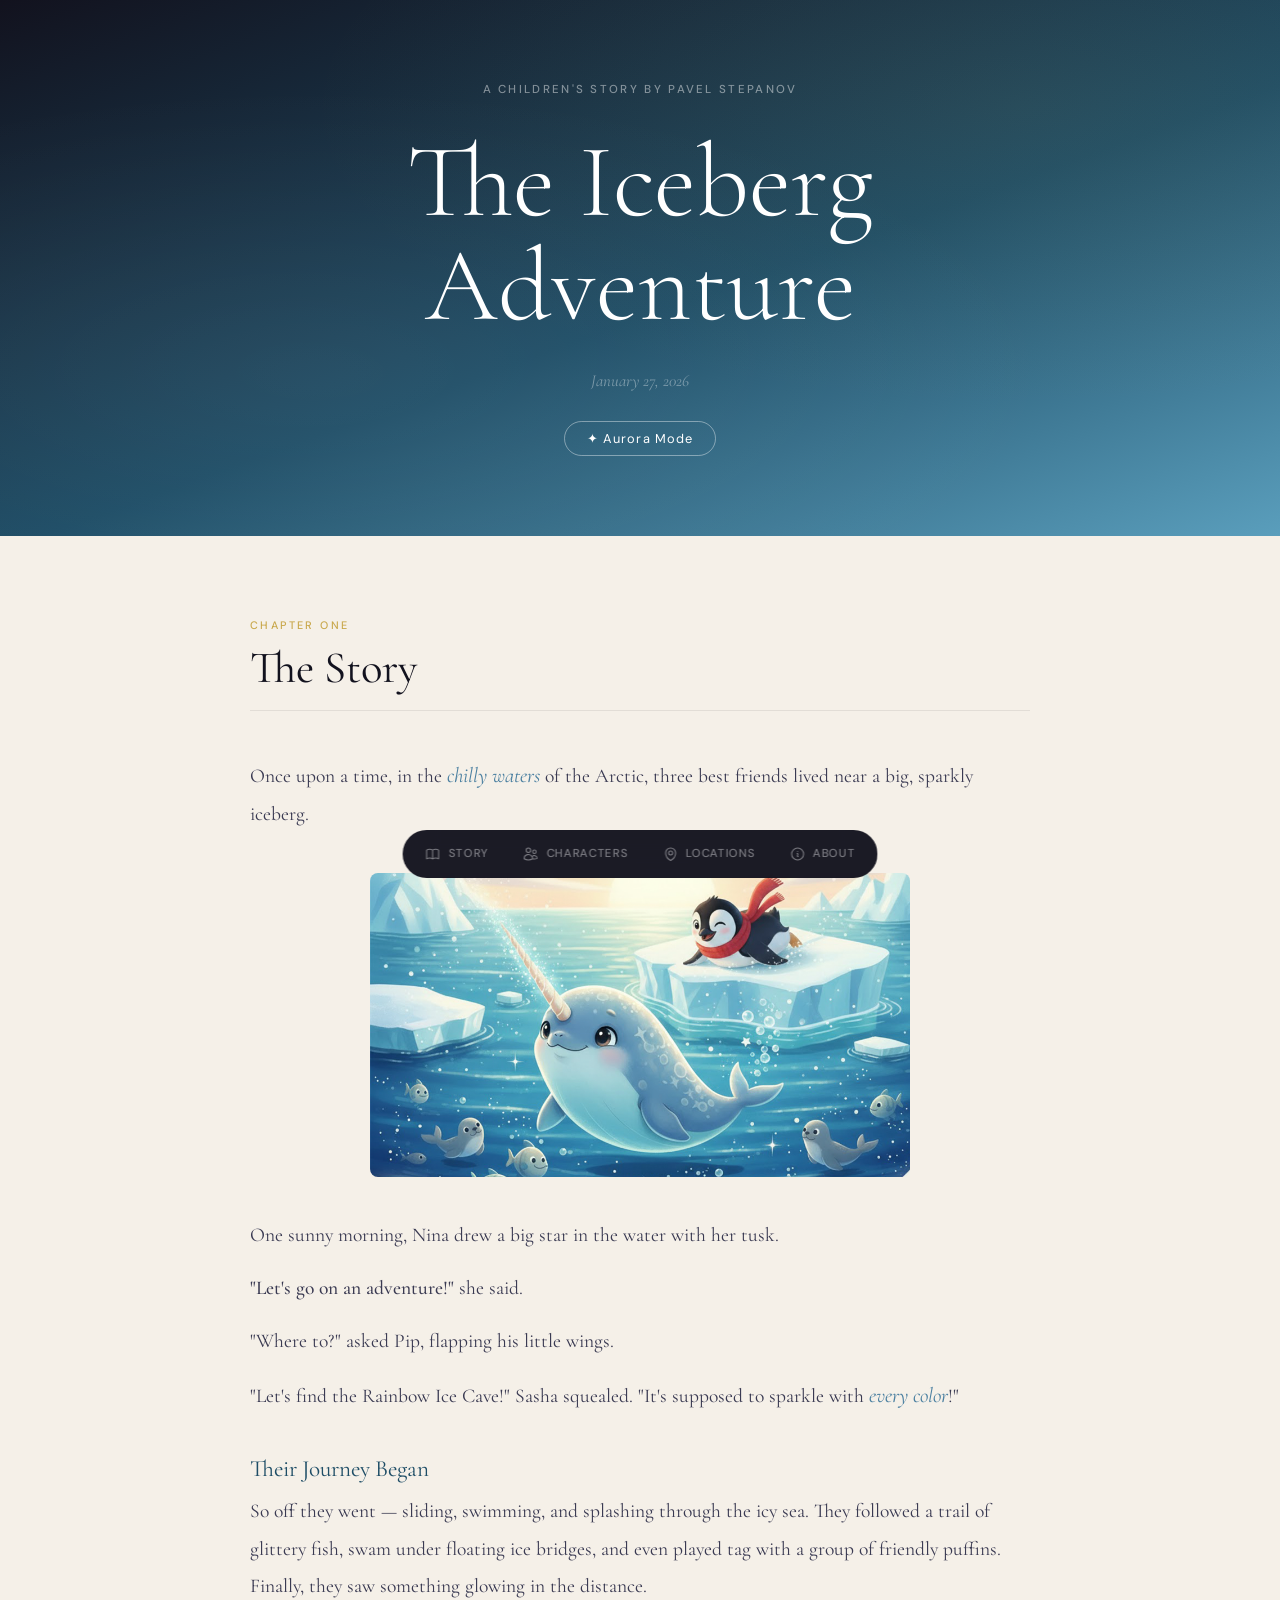
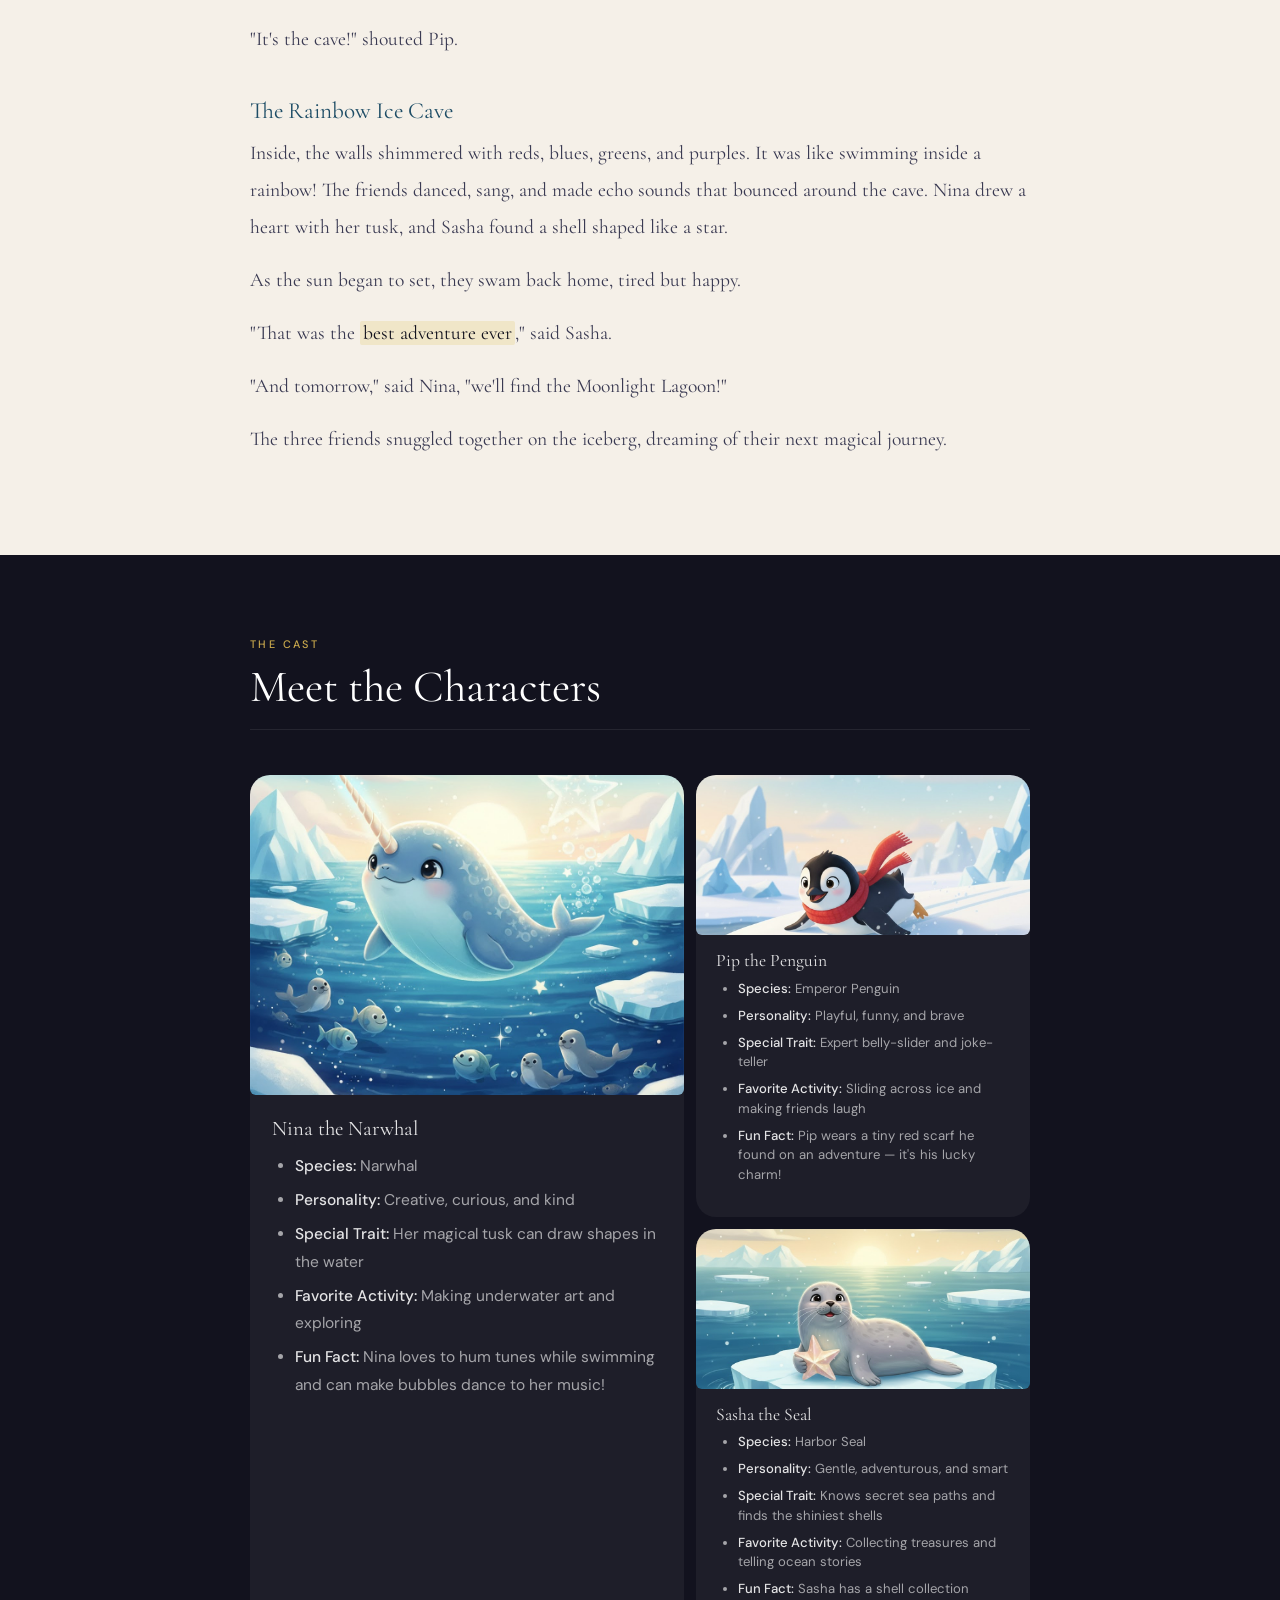
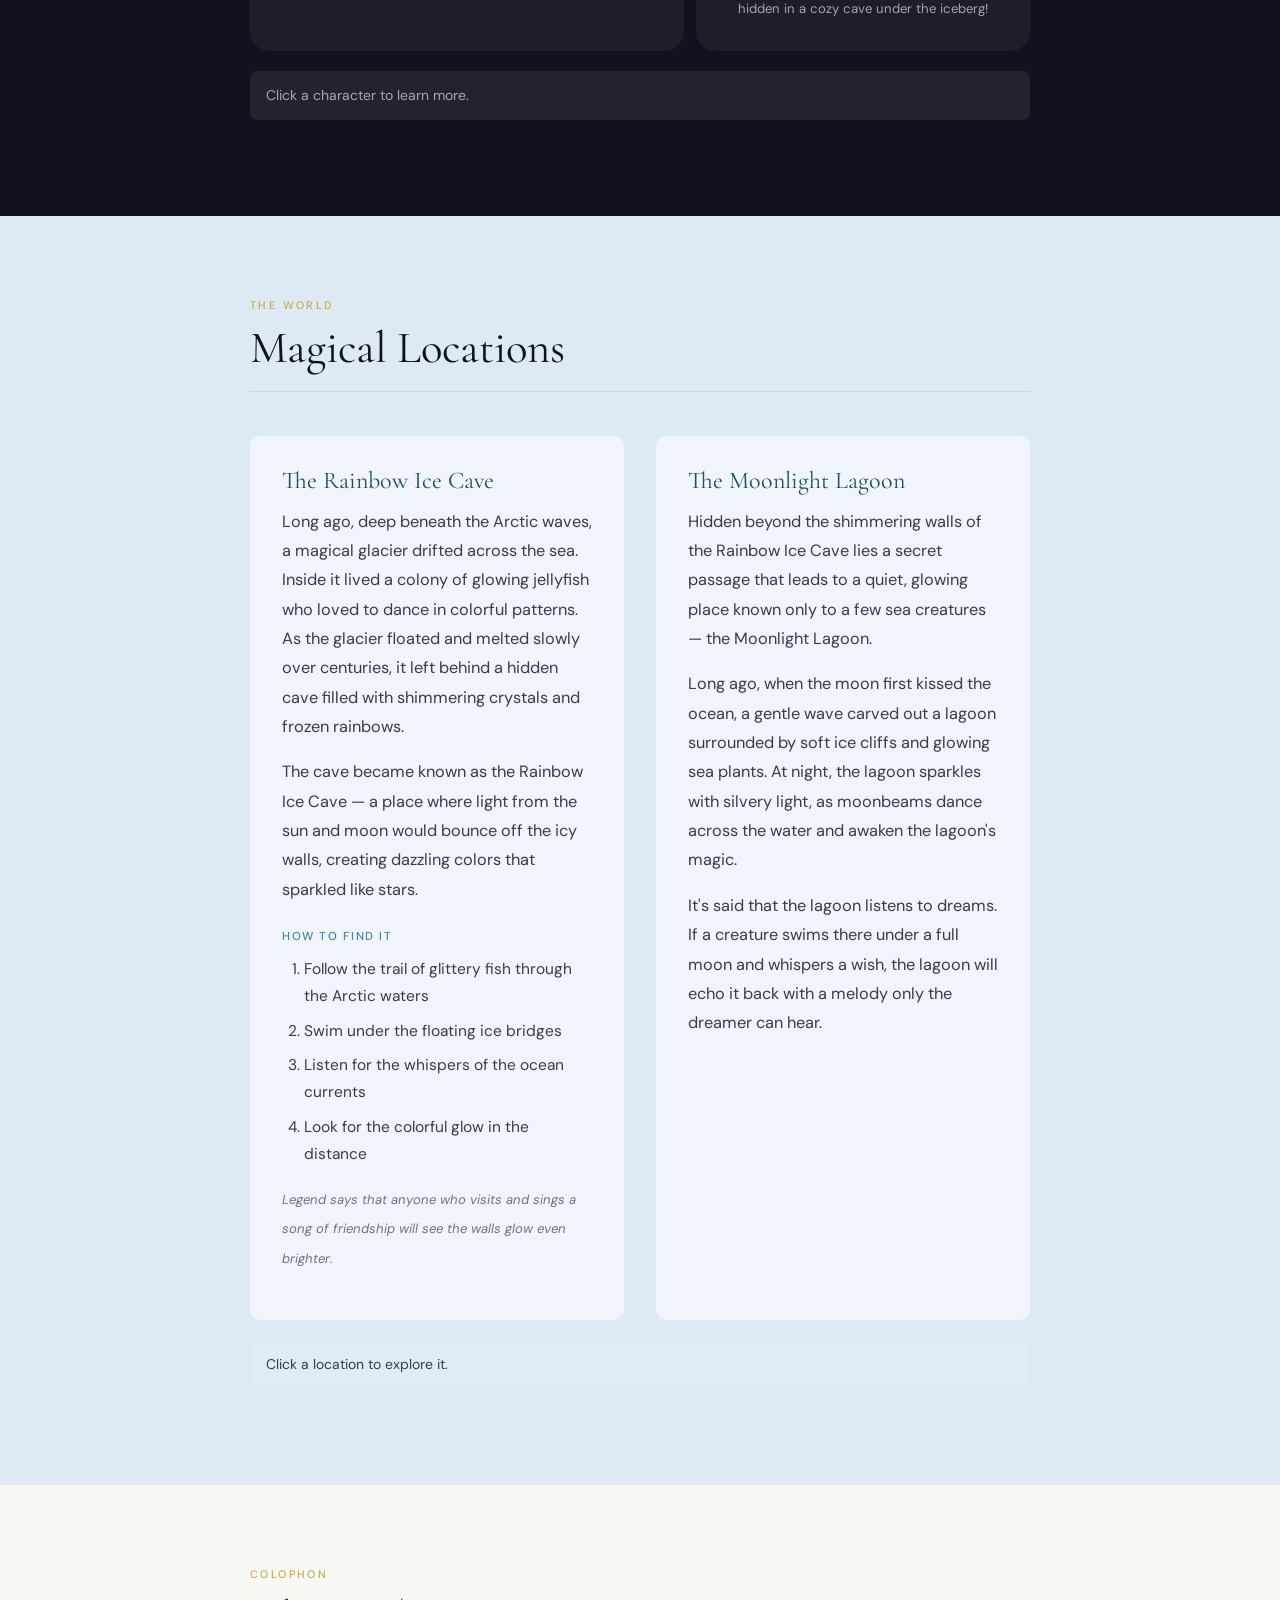
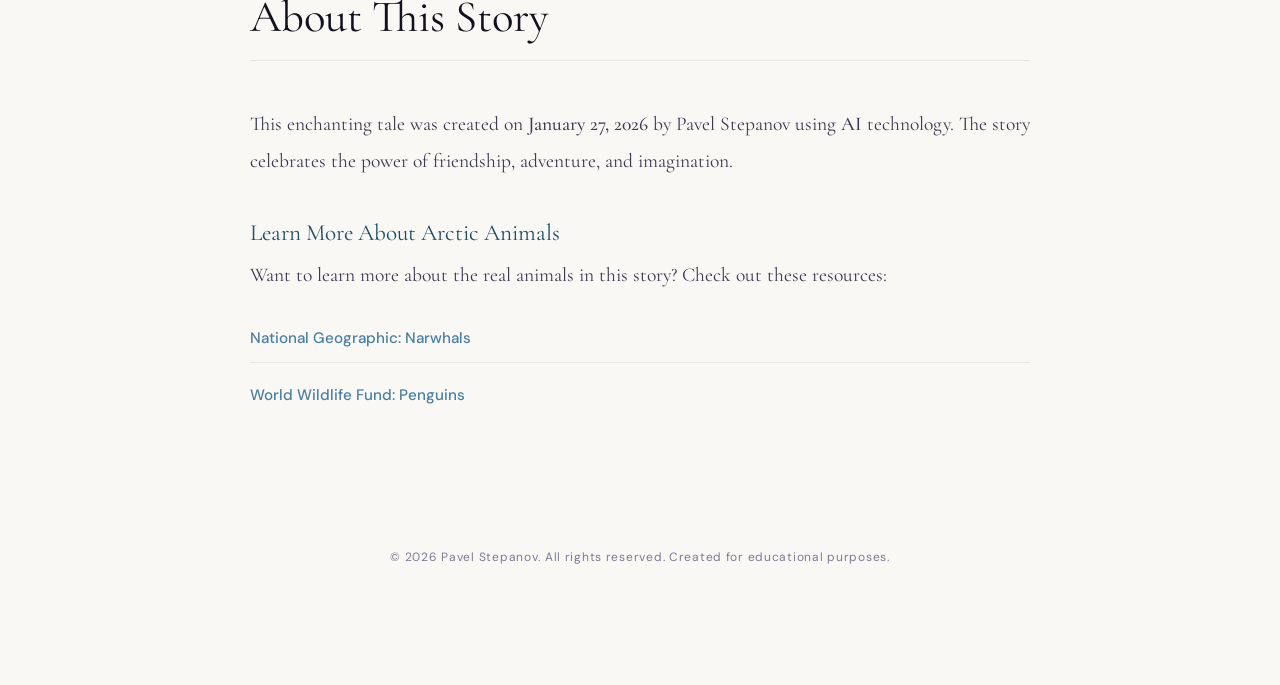
==== commit bbfefbfd: "Add interactive features: implement character and location selection with status updates, and add Au" ====
--- a/hw/prog01/index.html
+++ b/hw/prog01/index.html
@@ -22,6 +22,7 @@
         <p class="header-label">A Children's Story by Pavel Stepanov</p>
         <h1>The Iceberg<br />Adventure</h1>
         <p class="header-date">January 27, 2026</p>
+        <button id="aurora-btn">&#10022; Aurora Mode</button>
       </div>
     </header>
 
@@ -165,6 +166,7 @@
               </div>
             </article>
           </div>
+          <p id="character-status" class="status-bar">Click a character to learn more.</p>
         </div>
       </section>
 
@@ -227,6 +229,7 @@
               </p>
             </article>
           </div>
+          <p id="location-status" class="status-bar">Click a location to explore it.</p>
         </div>
       </section>
 
@@ -356,5 +359,6 @@
         </li>
       </ul>
     </nav>
+    <script src="interactive.js"></script>
   </body>
 </html>
--- a/hw/prog01/style.css
+++ b/hw/prog01/style.css
@@ -379,38 +379,87 @@
 
 /* ============================================
    CHARACTERS — GRID 1
-   Two-column card: image + info
+   Character cards — Bento Grid
    ============================================ */
 
 .characters-grid {
   display: grid;
-  grid-template-columns: 1fr;
-  gap: 0;
-}
-
+  grid-template-columns: 1.3fr 1fr;
+  grid-template-rows: auto auto;
+  gap: 12px;
+}
+
+/* Nina — hero tile, spans both rows on the left */
+.character-card:nth-child(1) {
+  grid-column: 1;
+  grid-row: 1 / span 2;
+}
+
+.character-card:nth-child(1) img {
+  height: 320px;
+}
+
+/* Pip & Sasha — stacked on the right */
+.character-card:nth-child(2),
+.character-card:nth-child(3) {
+  grid-column: 2;
+}
+
+.character-card:nth-child(2) img,
+.character-card:nth-child(3) img {
+  height: 160px;
+}
+
+/* Shared card styles */
 .character-card {
-  display: grid;
-  grid-template-columns: 170px 1fr;
-  gap: 2.2rem;
-  align-items: start;
-  padding: 2.2rem 0;
-  border-bottom: 1px solid rgba(255, 255, 255, 0.07);
-}
-
-.character-card:last-child {
-  border-bottom: none;
+  display: flex;
+  flex-direction: column;
+  background: rgba(255, 255, 255, 0.05);
+  border-radius: 20px;
+  overflow: hidden;
+  cursor: pointer;
+  transition: transform 0.25s ease, box-shadow 0.25s ease, background 0.2s ease;
+}
+
+.character-card:hover {
+  background: rgba(255, 255, 255, 0.09);
+  transform: translateY(-5px);
+  box-shadow: 0 20px 48px rgba(0, 0, 0, 0.55);
 }
 
 .character-card img {
   width: 100%;
-  height: 200px;
   object-fit: cover;
-  border-radius: 6px;
+  display: block;
+}
+
+.character-info {
+  padding: 1.4rem;
+  flex: 1;
 }
 
 .character-info h3 {
   margin-top: 0;
-  font-size: 1.7rem;
+  margin-bottom: 0.75rem;
+  font-size: 1.3rem;
+}
+
+/* Smaller cards get tighter list text */
+.character-card:nth-child(2) .character-info,
+.character-card:nth-child(3) .character-info {
+  padding: 1rem 1.25rem;
+}
+
+.character-card:nth-child(2) .character-info h3,
+.character-card:nth-child(3) .character-info h3 {
+  font-size: 1.1rem;
+  margin-bottom: 0.5rem;
+}
+
+.character-card:nth-child(2) .character-info li,
+.character-card:nth-child(3) .character-info li {
+  font-size: 0.82rem;
+  line-height: 1.5;
 }
 
 /* ============================================
@@ -591,15 +640,22 @@
     padding: 3.5rem 1.25rem;
   }
 
-  /* Characters: image above info */
-  .character-card {
+  /* Characters: single column on mobile, bento collapses */
+  .characters-grid {
     grid-template-columns: 1fr;
-    gap: 1.2rem;
-  }
-
-  .character-card img {
-    height: 210px;
-    width: 100%;
+    grid-template-rows: auto;
+    gap: 0.75rem;
+  }
+
+  .character-card:nth-child(1) {
+    grid-row: auto;
+  }
+
+  .character-card img,
+  .character-card:nth-child(1) img,
+  .character-card:nth-child(2) img,
+  .character-card:nth-child(3) img {
+    height: 220px;
   }
 
   /* Locations: single column */
@@ -653,3 +709,91 @@
     height: 18px;
   }
 }
+
+
+/* ============================================
+   JS-DRIVEN INTERACTIVE STATES
+   ============================================ */
+
+/* Aurora Mode button (in header) */
+#aurora-btn {
+  margin-top: 1.5rem;
+  padding: 0.5rem 1.4rem;
+  border: 1.5px solid rgba(255, 255, 255, 0.4);
+  border-radius: 999px;
+  background: transparent;
+  color: #ffffff;
+  font-family: var(--sans);
+  font-size: 0.8rem;
+  letter-spacing: 0.08em;
+  cursor: pointer;
+  transition: background 0.3s, color 0.3s, border-color 0.3s;
+}
+
+#aurora-btn:hover {
+  background: rgba(255, 255, 255, 0.15);
+}
+
+/* Aurora Mode — night / northern-lights color scheme */
+body.aurora-mode {
+  background: #0a1628;
+}
+
+body.aurora-mode .block-warm,
+body.aurora-mode .block-page {
+  background: #111e30;
+  color: #cbd5e1;
+}
+
+body.aurora-mode .block-warm h2,
+body.aurora-mode .block-warm h3,
+body.aurora-mode .block-page h2,
+body.aurora-mode .block-page h3 {
+  color: #93c5fd;
+}
+
+body.aurora-mode .block-arctic {
+  background: #0e2038;
+  color: #bfdbfe;
+}
+
+body.aurora-mode .block-arctic h2,
+body.aurora-mode .block-arctic h3,
+body.aurora-mode .block-arctic h4 {
+  color: #7dd3fc;
+}
+
+body.aurora-mode .location-card {
+  background: rgba(255, 255, 255, 0.04);
+  border-color: rgba(129, 193, 248, 0.25);
+  color: #bfdbfe;
+}
+
+/* Character card highlight (added by JS on click) */
+.character-card.character-highlight {
+  background: rgba(129, 140, 248, 0.18) !important;
+  box-shadow: 0 0 0 2px #818cf8, 0 16px 40px rgba(0, 0, 0, 0.5);
+}
+
+/* Location card active state (toggled by JS on click) */
+.location-card.location-active {
+  background: rgba(129, 140, 248, 0.08);
+  transition: background 0.3s ease, border-color 0.3s ease;
+}
+
+/* Status bars below the grids */
+.status-bar {
+  margin-top: 1.25rem;
+  padding: 0.75rem 1rem;
+  background: rgba(255, 255, 255, 0.07);
+  border-radius: 8px;
+  font-size: 0.875rem;
+  min-height: 2.75rem;
+  transition: background 0.3s;
+}
+
+.block-warm .status-bar,
+.block-page .status-bar {
+  background: rgba(0, 0, 0, 0.05);
+  color: var(--ink-soft);
+}
